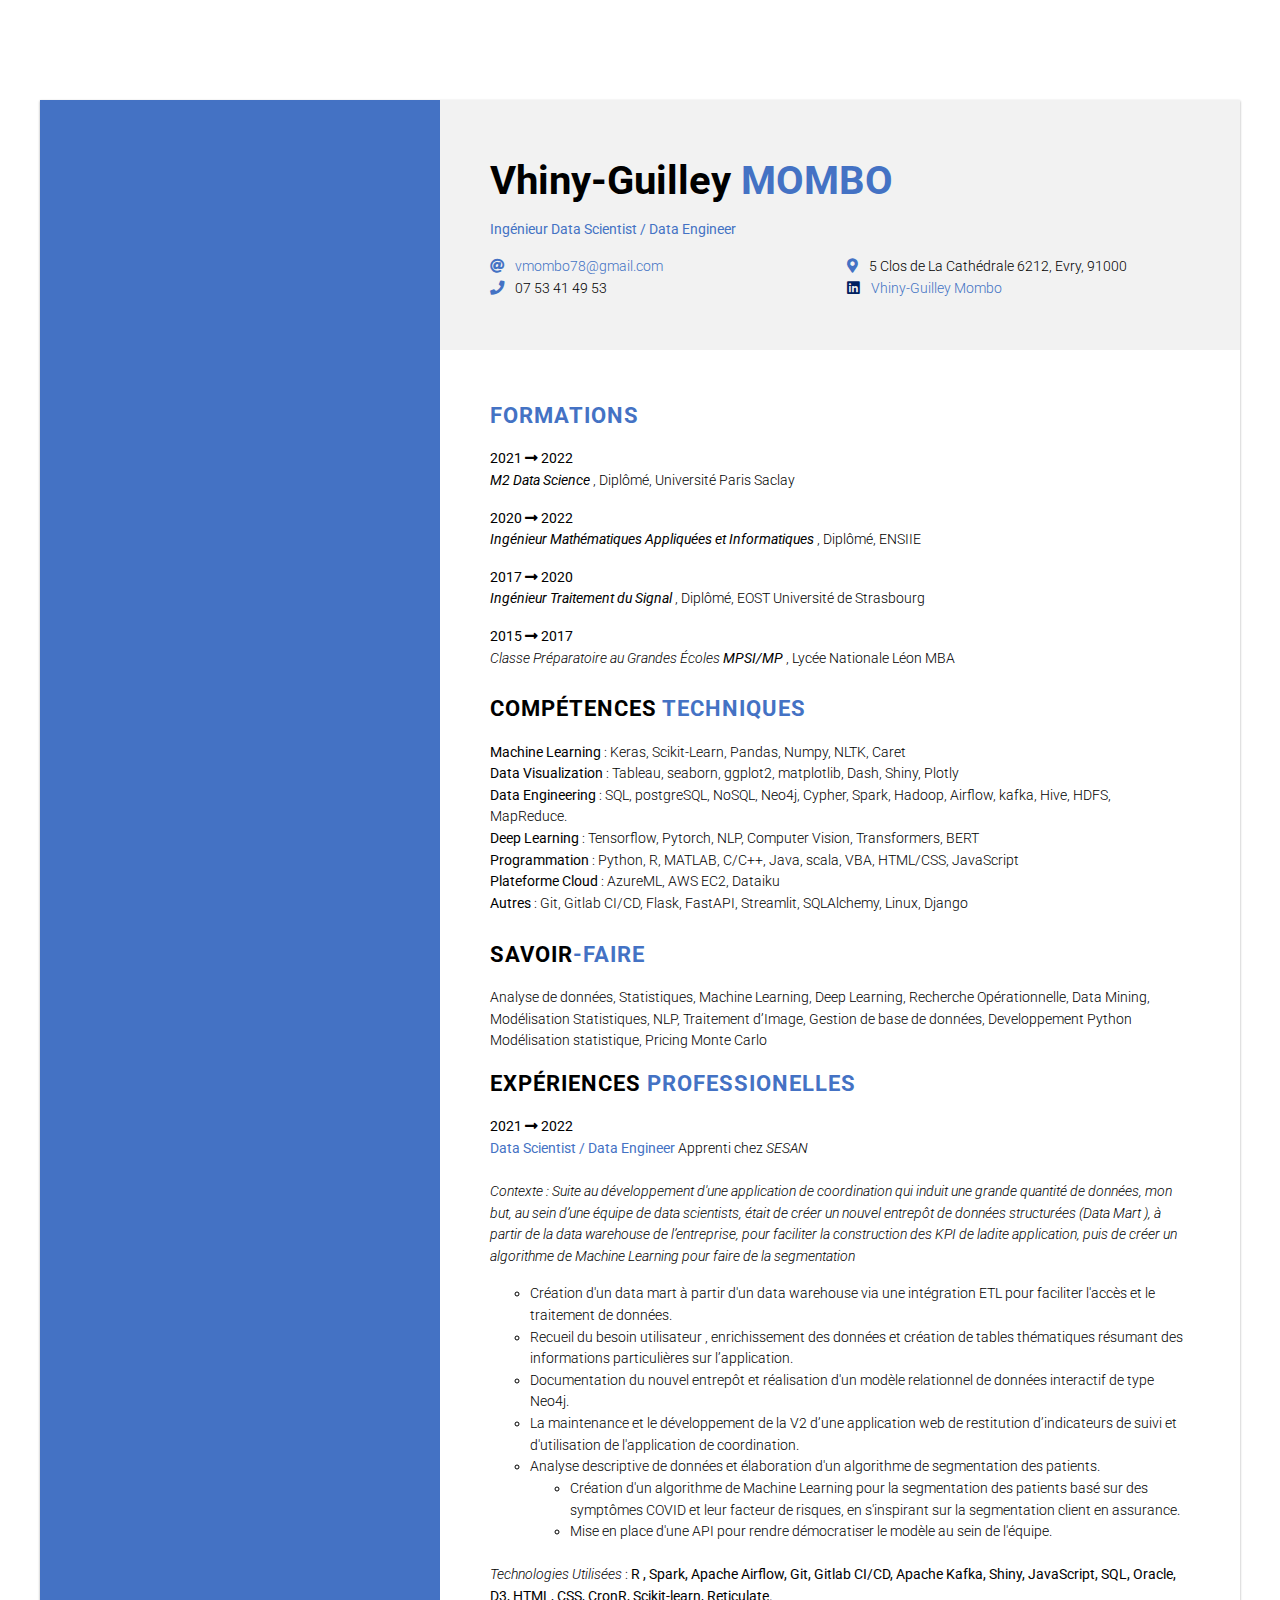
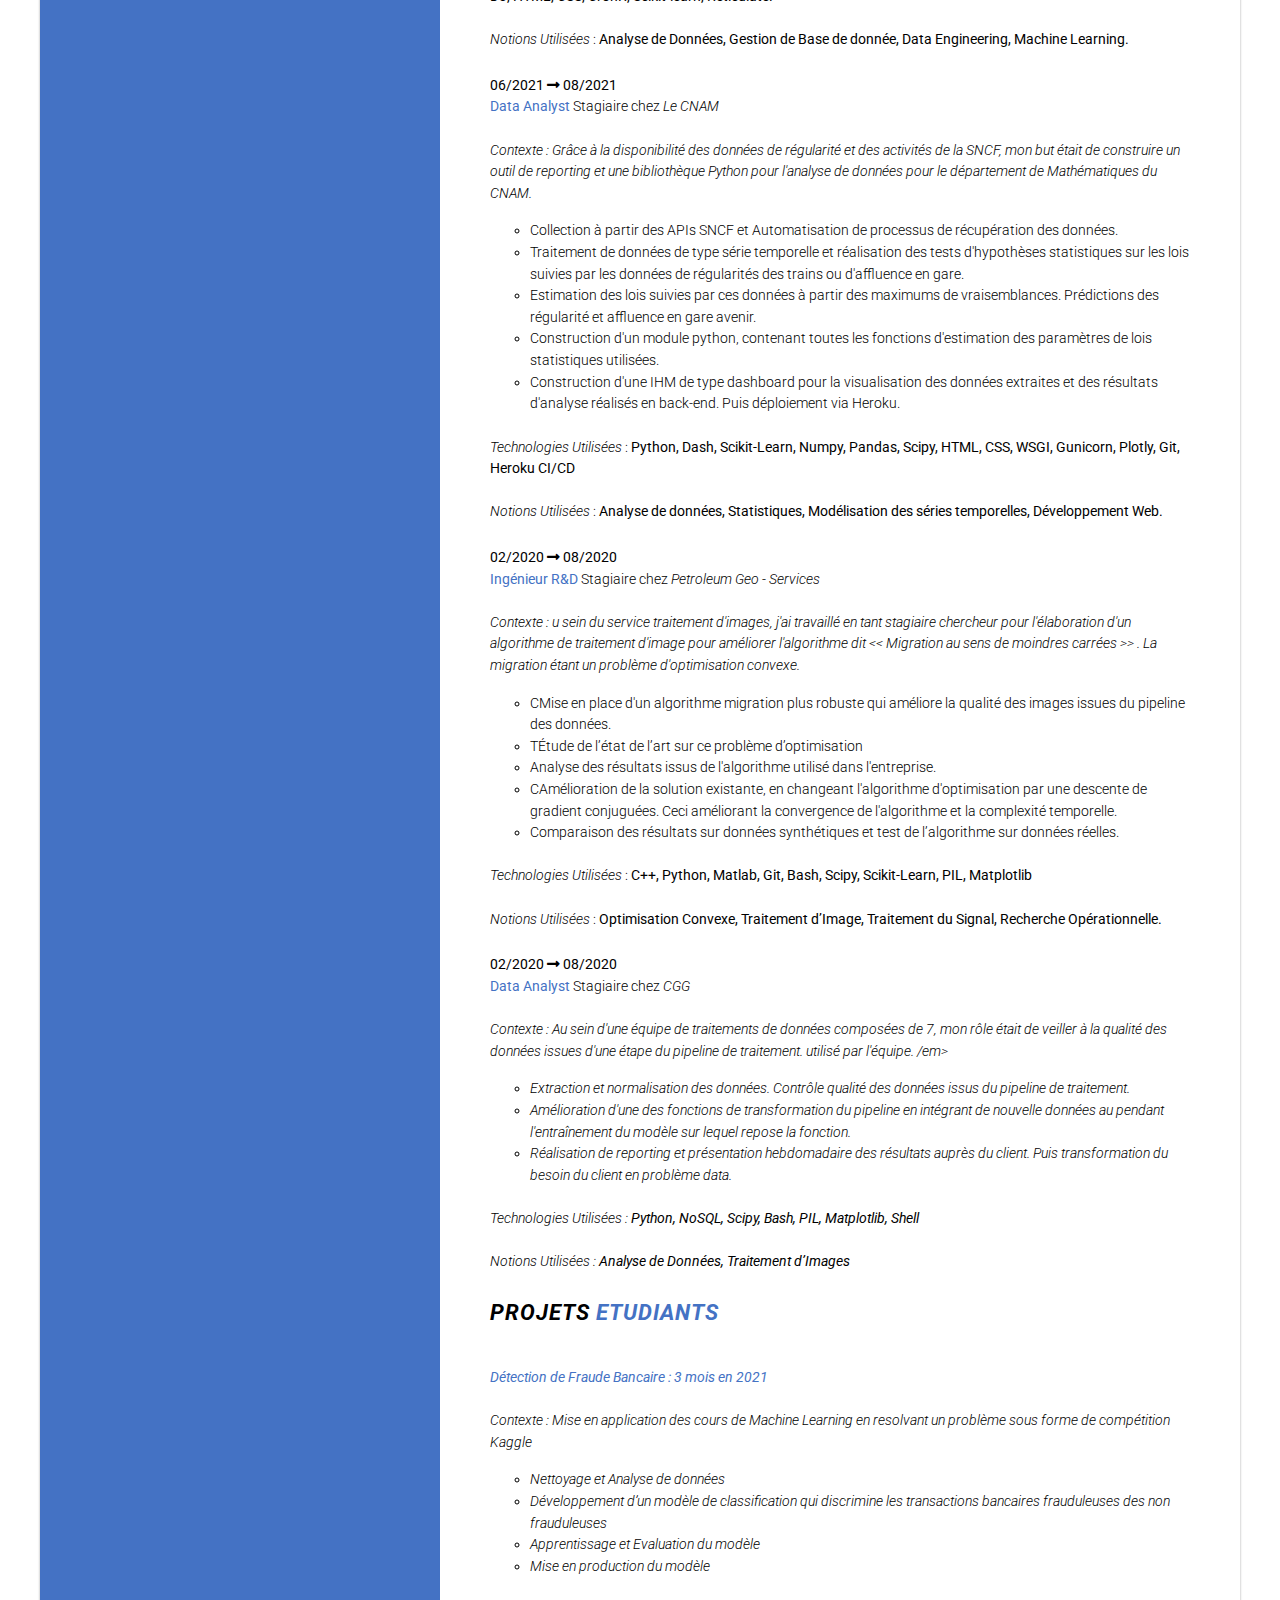
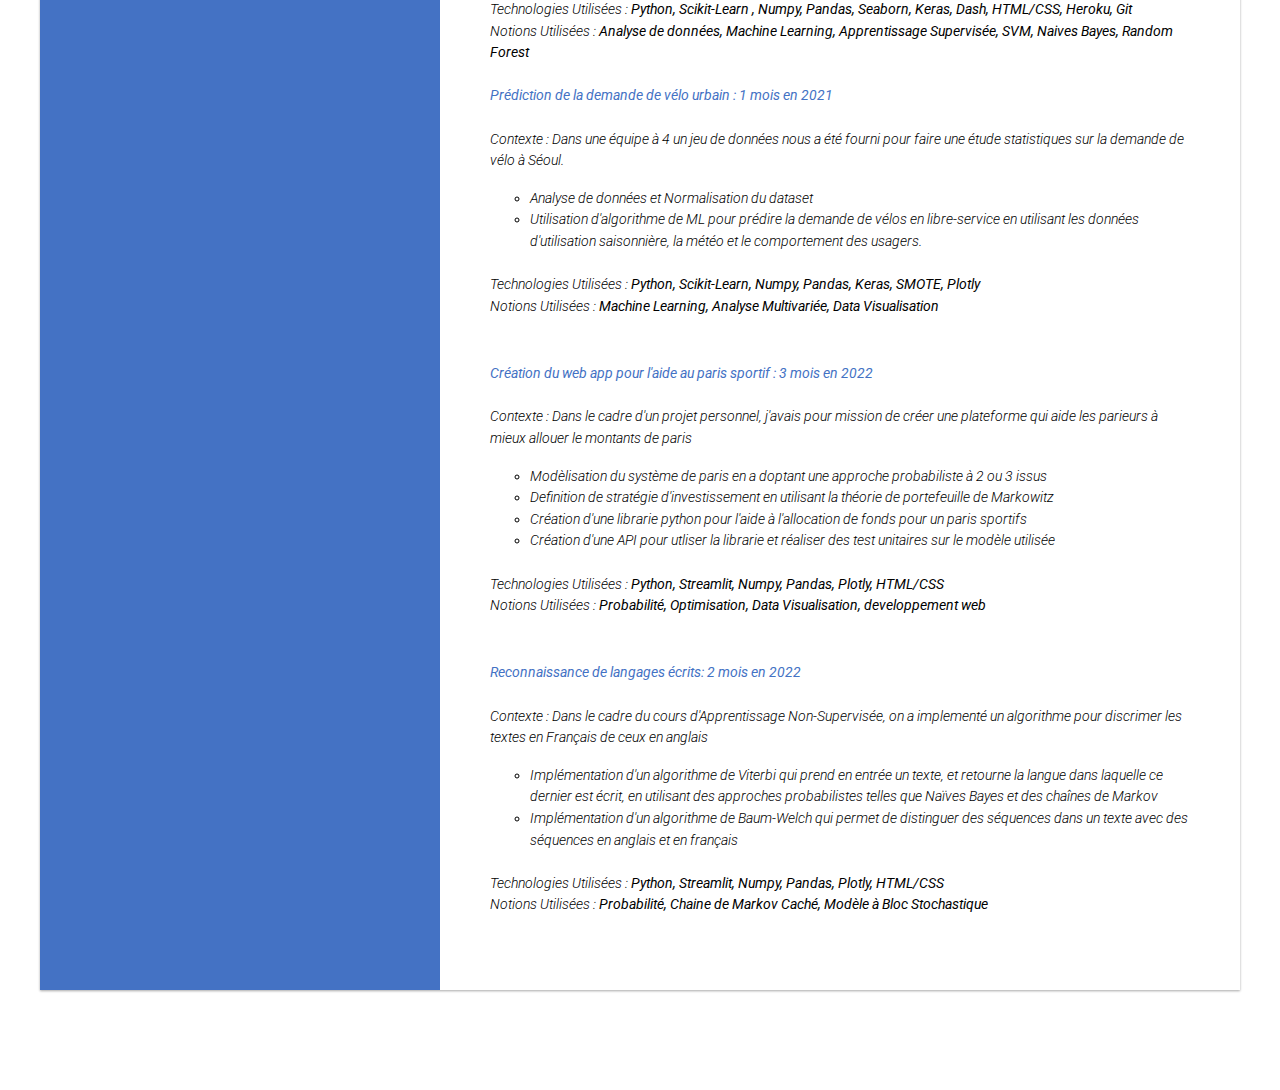
==== index.html @ 921dd4fb "Initial Commit" ====
<head>
  <title>Dossier de Compétence</title>
  <meta charset="utf-8">
  <meta name="viewport"
          content="width=device-width, initial-scale=1, user-scalable=no">
  <link rel="preconnect" href="https://fonts.googleapis.com">
  <link rel="preconnect" href="https://fonts.gstatic.com" crossorigin>
  <link href="https://fonts.googleapis.com/css2?family=Roboto:ital,wght@0,300;0,400;0,700;1,400&display=swap" rel="stylesheet">
  <link href="https://cdnjs.cloudflare.com/ajax/libs/font-awesome/5.15.4/css/all.min.css" rel="stylesheet">
  <link rel="stylesheet" type="text/css" href="style.css">
</head>

<body>
    <div class="cv-container">
      <div class="left-column">
        <!--<div class="section">
          <p>
            <i class="icon fab fa-linkedin text-darkblue"></i> pierre-gomba
          </p> 
        </div>
        <div class="section">
          <h2>À PROPOS</h2>
          <p>
            Le <strong>Front-end</strong> est une de mes passions : j’aime intégrer ou imaginer des interfaces modernes, les rendre responsive et les dynamiser avec des animations élégantes. Mes deux technos de coeur sont <strong>Angular</strong> et <strong>Bootstrap</strong>, que j’utilise depuis plus de 6 ans. Je suis aussi Fullstack : PHP, MySQL, Doctrine… 
          </p>
          <p>
            De nature débrouillard et indépendant dans mon travail, j’aime apprendre de nouvelles technologies, passer du temps à résoudre des problèmes et réaliser du code de qualité. Mes valeurs de travail : clean code, flexibilité, performance et sérieux.
          </p>
        </div>
        <div class="section">
          <h2>COMPÉTENCES</h2>
          <ul class="skills">
            <li><i class="icon fas fa-check-circle text-darkblue"></i> <strong>Angular &#124; Typescript</strong></li>
            <li><i class="icon fas fa-check-circle text-darkblue"></i> <strong>Bootstrap</strong></li>
            <li><i class="icon fas fa-check-circle text-darkblue"></i> <strong>HTML5 &#124; CSS3 &#124; SASS</strong></li>
            <li><i class="icon fas fa-check-circle text-darkblue"></i> <strong>Javascript</strong></li>
            <li><i class="icon fas fa-check-circle text-darkblue"></i> <strong>jQuery</strong></li>
            <li><i class="icon fas fa-check-circle text-darkblue"></i> <strong>npm &#124; Webpack</strong></li>
            <li><i class="icon fas fa-check-circle text-darkblue"></i> PHP</li>
            <li><i class="icon fas fa-check-circle text-darkblue"></i> Zend Framework</li>
            <li><i class="icon fas fa-check-circle text-darkblue"></i> MySQL</li>
            <li><i class="icon fas fa-check-circle text-darkblue"></i> Git &#124; Github</li>
          </ul>
        </div>
        <div class="section">
          <h2>Langues</h2>
          <p>
            Français, langue maternelle
            <br>
            Anglais, compétence professionnelle
          </p>
        </div>
        <div class="section">
          <h2>Centres d'intérêt</h2>
          <p>
            Jeux vidéo, jouer et développer
            <br>
            Musique, écoute et composition
            <br>
            Art en général
            <br>
            Sport
            <br>
            Informatique en général
          </p>
        </div> -->
      </div> 

      <div class="right-column">
        <div class="header">
          <h1>Vhiny-Guilley <span class="text-blue text-uppercase">MOMBO</span></h1>
          <p><strong><span class="text-blue"> Ingénieur Data Scientist / Data Engineer</span></strong></p>
          <ul class="infos">
            <li><i class="icon fas fa-at text-blue"></i> <a href="mailto:vmombo78@gmail.com">vmombo78@gmail.com</a></li>
            <li><i class="icon fas fa-phone text-blue"></i> 07 53 41 49 53</li>
            <li><i class="icon fas fa-map-marker-alt text-blue"></i> 5 Clos de La Cathédrale 6212, Evry, 91000</li>
            <li><i class="icon fab fa-linkedin text-darkblue"></i> <a href="https://www.linkedin.com/in/vhinyguilley-mombo/">Vhiny-Guilley Mombo</a></li>
          </ul>
        </div>



        <div class="content">
          <!--
          <div class="row">
            <div class="col-md-6">
            <h2><span class="text-blue"> Savoir-Être </span></h2>
            </div>
            <div class="col-md-6">
            <h2><span class="text-blue"> Savoir-Faire</span></h2>
            </div>

          </div>
          -->
          <div class="section">
            <h2><span class="text-blue"> FORMATIONS </span></h2>
            

            <p>
              <strong>2021 <i class="fas fa-long-arrow-alt-right"></i> 2022</strong>
              <br>
              <em> <strong>M2 Data Science </strong> </em>, Diplômé, Université Paris Saclay
            </p>

            <p>
              <strong>2020 <i class="fas fa-long-arrow-alt-right"></i> 2022</strong>
              <br>
              <em> <strong>Ingénieur Mathématiques Appliquées et Informatiques </strong> </em>, Diplômé, ENSIIE
            </p>

            <p>
              <strong>2017 <i class="fas fa-long-arrow-alt-right"></i> 2020</strong>
              <br>
              <em><strong>Ingénieur Traitement du Signal </strong> </em>, Diplômé, EOST Université de Strasbourg
            </p>

            <p>
              <strong>2015 <i class="fas fa-long-arrow-alt-right"></i> 2017</strong>
              <br>
              <em>Classe Préparatoire au Grandes Écoles <strong>MPSI/MP</strong> </em>, Lycée Nationale Léon MBA
            </p>
          </div>
          
          <div class="section">
            <h2>COMPÉTENCES<span class="text-blue"> TECHNIQUES</span></h2>
              <strong>Machine Learning</strong> :    Keras, Scikit-Learn, Pandas, Numpy, NLTK, Caret
              <br>
              <strong>Data Visualization</strong> : Tableau, seaborn, ggplot2, matplotlib, Dash, Shiny, Plotly
              <br>
              <strong>Data Engineering</strong> : SQL, postgreSQL, NoSQL, Neo4j, Cypher, Spark, Hadoop, Airflow, kafka, Hive, HDFS, MapReduce.
              <br>
              <strong>Deep Learning</strong> : Tensorflow, Pytorch, NLP, Computer Vision, Transformers, BERT
              <br>
              <strong>Programmation</strong> : Python, R, MATLAB, C/C++, Java, scala, VBA, HTML/CSS, JavaScript
              <br>
              <strong>Plateforme Cloud</strong> : AzureML, AWS EC2, Dataiku
              <br>
              <strong>Autres</strong> : Git, Gitlab CI/CD, Flask, FastAPI, Streamlit, SQLAlchemy, Linux, Django
          </div>

          <div>
            <h2> SAVOIR<span class="text-blue">-FAIRE</span>
            </h2>
            <p>
            Analyse de données, Statistiques, Machine Learning, Deep Learning, Recherche Opérationnelle, Data Mining, Modélisation Statistiques, NLP, Traitement d’Image, Gestion de base de données, Developpement Python Modélisation statistique, Pricing Monte Carlo 
            </p>

          </div>
          
          <div class="section">
            <h2>Expériences <span class="text-blue">professionelles</span></h2>
            
            <p>
              <strong>2021 <i class="fas fa-long-arrow-alt-right"></i> 2022</strong>
              <br>
              <strong><span class="text-blue"> Data Scientist / Data Engineer </span></strong> Apprenti chez <em>SESAN</em>
              <br> <br> <em> Contexte : Suite au développement d'une application de coordination qui induit une grande quantité de données, mon but, au sein d’une équipe de data scientists, était de créer un nouvel entrepôt de données structurées (Data Mart ), à partir de la data warehouse de l’entreprise, pour faciliter la construction des KPI de ladite application, puis de créer un algorithme de Machine Learning pour faire de la segmentation </em>

            </p>
              <ul class="experience-list">
                <li>Création d'un data mart à partir d'un data warehouse via une intégration ETL pour faciliter l'accès et le traitement de données.</li>
                <li>Recueil du besoin utilisateur , enrichissement des données et création de tables thématiques résumant des informations particulières sur l’application.</li>
                <li>Documentation du nouvel entrepôt et réalisation d'un modèle relationnel de données interactif de type Neo4j.</li>
                <li>La maintenance et le développement de la V2 d’une application web de restitution d’indicateurs de suivi et d'utilisation de l'application de coordination.</li>
                <li>Analyse descriptive de données et élaboration d'un algorithme de segmentation des patients.
                  <ul class="experience-list2">
                    <li>Création d'un algorithme de Machine Learning pour la segmentation des patients basé sur des symptômes COVID et leur facteur de risques, en s'inspirant sur la segmentation client en assurance.</li>
                    <li>Mise en place d'une API pour rendre démocratiser le modèle au sein de l'équipe.</li>
                  </ul>
                </li>
              </ul>
              <br>
              <em>Technologies Utilisées</em> : <strong>R , Spark,  Apache Airflow,  Git,  Gitlab CI/CD,  Apache Kafka,  Shiny,  JavaScript,  SQL,  Oracle,  D3,  HTML,  CSS,  CronR,  Scikit-learn,  Reticulate.</strong>
              <br>
              <br>
              <em>Notions Utilisées</em> : <strong>Analyse de Données, Gestion de Base de donnée, Data Engineering, Machine Learning.</strong>

          </div>
          <div class="section">
            <p>
              <strong>06/2021 <i class="fas fa-long-arrow-alt-right"></i> 08/2021</strong>
              <br>
              <strong><span class="text-blue"> Data Analyst </span></strong>  Stagiaire chez <em> Le CNAM</em>
              <br> <br> <em> Contexte : Grâce à la disponibilité des données de régularité et des activités de la SNCF,  mon but était de construire un outil de reporting et une bibliothèque Python pour l'analyse de données pour le département de Mathématiques du CNAM. </em>
            </p>
            <ul class="experience-list">
              <li>Collection à partir des APIs SNCF et Automatisation de processus de récupération des données.</li>
              <li>Traitement de données de type série temporelle et réalisation des tests d'hypothèses statistiques sur les lois suivies par les données de régularités des trains ou d'affluence en gare.</li>
              <li>Estimation des lois suivies par ces données à partir des maximums de vraisemblances. Prédictions des régularité et affluence en gare avenir.</li>
              <li>Construction d'un module python, contenant toutes les fonctions d'estimation des paramètres de lois statistiques utilisées.</li>
              <li>Construction d'une IHM de type dashboard pour la visualisation des données extraites et des résultats d'analyse réalisés en back-end. Puis déploiement via Heroku.</li>
            </ul>
            <br>
              <em>Technologies Utilisées</em> : <strong>Python, Dash,  Scikit-Learn,  Numpy,  Pandas,  Scipy,  HTML,  CSS,  WSGI,  Gunicorn,  Plotly,  Git,  Heroku CI/CD </strong>
              <br>
              <br>
              <em>Notions Utilisées</em> : <strong>Analyse de données, Statistiques, Modélisation des séries temporelles, Développement Web.</strong>
          </div>

          <div class="section">
            <p>
              <strong>02/2020 <i class="fas fa-long-arrow-alt-right"></i> 08/2020</strong>
              <br>
              <strong><span class="text-blue"> Ingénieur R&D </span></strong>  Stagiaire chez <em> Petroleum Geo - Services </em>
              <br> <br> <em> Contexte : u sein du service traitement d'images, j'ai travaillé en tant stagiaire chercheur pour l'élaboration d'un algorithme de traitement d'image pour améliorer l'algorithme dit  << Migration au sens de moindres carrées >> . La migration étant un problème d'optimisation convexe.</em>
            </p>
            <ul class="experience-list">
              <li>CMise en place d'un algorithme migration plus robuste qui améliore la qualité des images issues du pipeline des données.</li>
              <li>TÉtude de l’état de l’art sur ce problème d’optimisation</li>
              <li>Analyse des résultats issus de l'algorithme utilisé dans l'entreprise.</li>
              <li>CAmélioration de la solution existante, en changeant l'algorithme d'optimisation par une descente de gradient conjuguées. Ceci améliorant la convergence de l'algorithme et la complexité temporelle.</li>
              <li>Comparaison des résultats sur données synthétiques et test  de l’algorithme sur données réelles.</li>
            </ul>
            <br>
              <em>Technologies Utilisées</em> : <strong>C++,  Python, Matlab, Git,  Bash,  Scipy,  Scikit-Learn,  PIL,  Matplotlib </strong>
              <br>
              <br>
              <em>Notions Utilisées</em> : <strong>Optimisation Convexe, Traitement d’Image, Traitement du Signal, Recherche Opérationnelle.</strong>
          </div>

          <div class="section">
            <p>
              <strong>02/2020 <i class="fas fa-long-arrow-alt-right"></i> 08/2020</strong>
              <br>
              <strong><span class="text-blue"> Data Analyst </span></strong>  Stagiaire chez <em> CGG </em>
              <br> <br> <em> Contexte : Au sein  d'une équipe de traitements de données composées de 7, mon rôle était de veiller à la qualité des données issues d'une étape du pipeline de traitement. utilisé par l'équipe. /em>
            </p>
            <ul class="experience-list">
              <li>Extraction et normalisation des données. Contrôle qualité des données issus du pipeline de traitement.</li>
              <li>Amélioration d'une des fonctions de transformation du pipeline en intégrant de nouvelle données au pendant l'entraînement du modèle sur lequel repose la fonction.</li>
              <li>Réalisation de reporting et présentation hebdomadaire des résultats auprès du client. Puis transformation du besoin du client en problème data.</li>
            </ul>
            <br>
              <em>Technologies Utilisées</em> : <strong>Python,  NoSQL,  Scipy,  Bash,  PIL,  Matplotlib, Shell</strong>
              <br>
              <br>
              <em>Notions Utilisées</em> : <strong>Analyse de Données, Traitement d’Images</strong>
          </div>

          <div class="section">
            <h2>Projets  <span class="text-blue">Etudiants</span></h2>
            
            <p>
              <br>
              <strong><span class="text-blue"> Détection de Fraude Bancaire : 3 mois en 2021 </span></strong>
              <br> <br> <em> Contexte : Mise en application des cours de Machine Learning en resolvant un problème sous forme de compétition Kaggle </em>

            </p>
              <ul class="experience-list">
                <li>Nettoyage et Analyse de données </li>
                <li> Développement d’un modèle de classification qui discrimine les transactions bancaires frauduleuses des non frauduleuses</li>
                <li>Apprentissage et Evaluation du modèle</li>
                <li>Mise en production du modèle</li>
              </ul>
              <br>
              <em>Technologies Utilisées</em> : <strong>Python, Scikit-Learn , Numpy, Pandas, Seaborn, Keras, Dash,  HTML/CSS, Heroku, Git </strong>
              <br>
              <em>Notions Utilisées</em> : <strong>Analyse de données,  Machine Learning, Apprentissage Supervisée, SVM, Naives Bayes, Random Forest </strong>

          <div class="section">
            <p>
              <br>
              <strong><span class="text-blue"> Prédiction de la demande de vélo urbain : 1 mois en 2021 </span></strong>
              <br> <br> <em> Contexte : Dans une équipe à 4 un jeu de données nous a été fourni pour faire une étude statistiques sur la demande de vélo à Séoul.</em>

            </p>
              <ul class="experience-list">
                <li>Analyse de données et Normalisation du dataset</li>
                <li> Utilisation d'algorithme de ML pour prédire la demande de vélos en libre-service en utilisant les données d'utilisation saisonnière, la météo et le comportement des usagers. </li>
              </ul>
              <br>
              <em>Technologies Utilisées</em> : <strong>Python, Scikit-Learn, Numpy, Pandas, Keras, SMOTE, Plotly </strong>
              <br>
              <em>Notions Utilisées</em> : <strong>  Machine Learning, Analyse Multivariée, Data Visualisation </strong>

          </div>

           <div class="section">
            <p>
              <br>
              <strong><span class="text-blue"> Création du web app pour l'aide au paris sportif : 3 mois en 2022 </span></strong>
              <br> <br> <em> Contexte : Dans le cadre d'un projet personnel, j'avais pour mission de créer une plateforme qui aide les parieurs à mieux allouer le montants de paris</em>

            </p>
              <ul class="experience-list">
                <li> Modèlisation du système de paris en a doptant une approche probabiliste à 2 ou 3 issus</li>
                <li> Definition de stratégie d'investissement en utilisant la théorie de portefeuille de Markowitz</li>
                <li>Création d'une librarie python pour l'aide à l'allocation de fonds pour un paris sportifs</li>
                <li>Création d'une API pour utliser la librarie et réaliser des test unitaires sur le modèle utilisée </li>
              </ul>
              <br>
              <em>Technologies Utilisées</em> : <strong>Python, Streamlit, Numpy, Pandas, Plotly, HTML/CSS </strong>
              <br>
              <em>Notions Utilisées</em> : <strong>  Probabilité, Optimisation, Data Visualisation, developpement web </strong>

          </div>

          <div class="section">
            <p>
              <br>
              <strong><span class="text-blue"> Reconnaissance de langages écrits:  2  mois en 2022</span></strong>
              <br> <br> <em> Contexte : Dans le cadre du cours d'Apprentissage Non-Supervisée, on a implementé un algorithme pour discrimer les textes en Français de ceux en anglais</em>

            </p>
              <ul class="experience-list">
                <li> Implémentation d'un algorithme de Viterbi qui prend en entrée un texte, et retourne la langue dans laquelle ce dernier est écrit, en utilisant des approches probabilistes telles que Naïves Bayes et des chaînes de Markov</li>
              <li>Implémentation d'un algorithme de Baum-Welch qui permet de distinguer des séquences dans un texte avec des séquences en anglais et en français </li>
              </ul>
              <br>
              <em>Technologies Utilisées</em> : <strong>Python, Streamlit, Numpy, Pandas, Plotly, HTML/CSS </strong>
              <br>
              <em>Notions Utilisées</em> : <strong>  Probabilité, Chaine de Markov Caché, Modèle à Bloc Stochastique </strong>

          </div>

          

        </div>
      </div>
    </div>
</body>
---- style.css ----
/* GENERAL */
*{
  margin: 0;
  box-sizing: border-box;
}

body{
  font-family: Roboto;
  font-weight: 300;
  font-size: .9rem;
  line-height: 1.5;
}

a{
  text-decoration: none;
  color: #4472C4;
}

a:hover{
  text-decoration: underline;
}

p{
  margin: 0 0 1rem;
}

h1{
  margin: 0 0 1rem;
  font-size: 2.5rem;
  margin-bottom: .5rem;
}

h2{
  margin: 0 0 1rem;
  letter-spacing: 1px;
  text-transform: uppercase;
}

.text-blue{
  color: #4472C4;
}

.text-darkblue{
  color: #002060;
}

.text-uppercase{
  text-transform: uppercase; 
}

.icon{
  margin-right: .5rem;
}

.cv-container{
  display: grid;
  grid-template-columns: 1fr 1fr 1fr;
  grid-template-areas: "left-column right-column right-column";
  width: 1200px;
  margin: 100px auto;
  box-shadow: 0 1px 3px rgba(0,0,0,0.12), 0 1px 2px rgba(0,0,0,0.24);
}

.section{
  margin-bottom: 1.5rem;
}

/* LEFT COLUMN */
.left-column{
  grid-area: left-column;
  padding: 50px;
  background-color: #4472C4;
  color: white;
}

.portait{
  border-radius: 50%;
  max-width: 150px;
  margin: auto;
  display: block;
  margin-bottom: 50px;
}

.skills{
  list-style-type: none;
  padding: 0;
  font-size: 1.1rem;
  letter-spacing: 1px;
  margin: 0 0 1rem;
}

/* RIGHT COLUMN */
.right-column{
  grid-area: right-column;
  display: grid;
  grid-template-rows: 250px 1fr;
  grid-template-areas: 
    "header"
    "content";
}

/* HEADER */
.header{
  grid-area: header;
  padding: 50px;
  background-color: #F2F2F2;
  display: flex;
  flex-direction: column;
  justify-content: center;
}

.infos{
  columns: 2;
  list-style-type: none;
  padding: 0;
}

/* CONTENT */
.content{
  grid-area: content;
  padding: 50px;
}

.experience-list{
  list-style-type: circle;
}
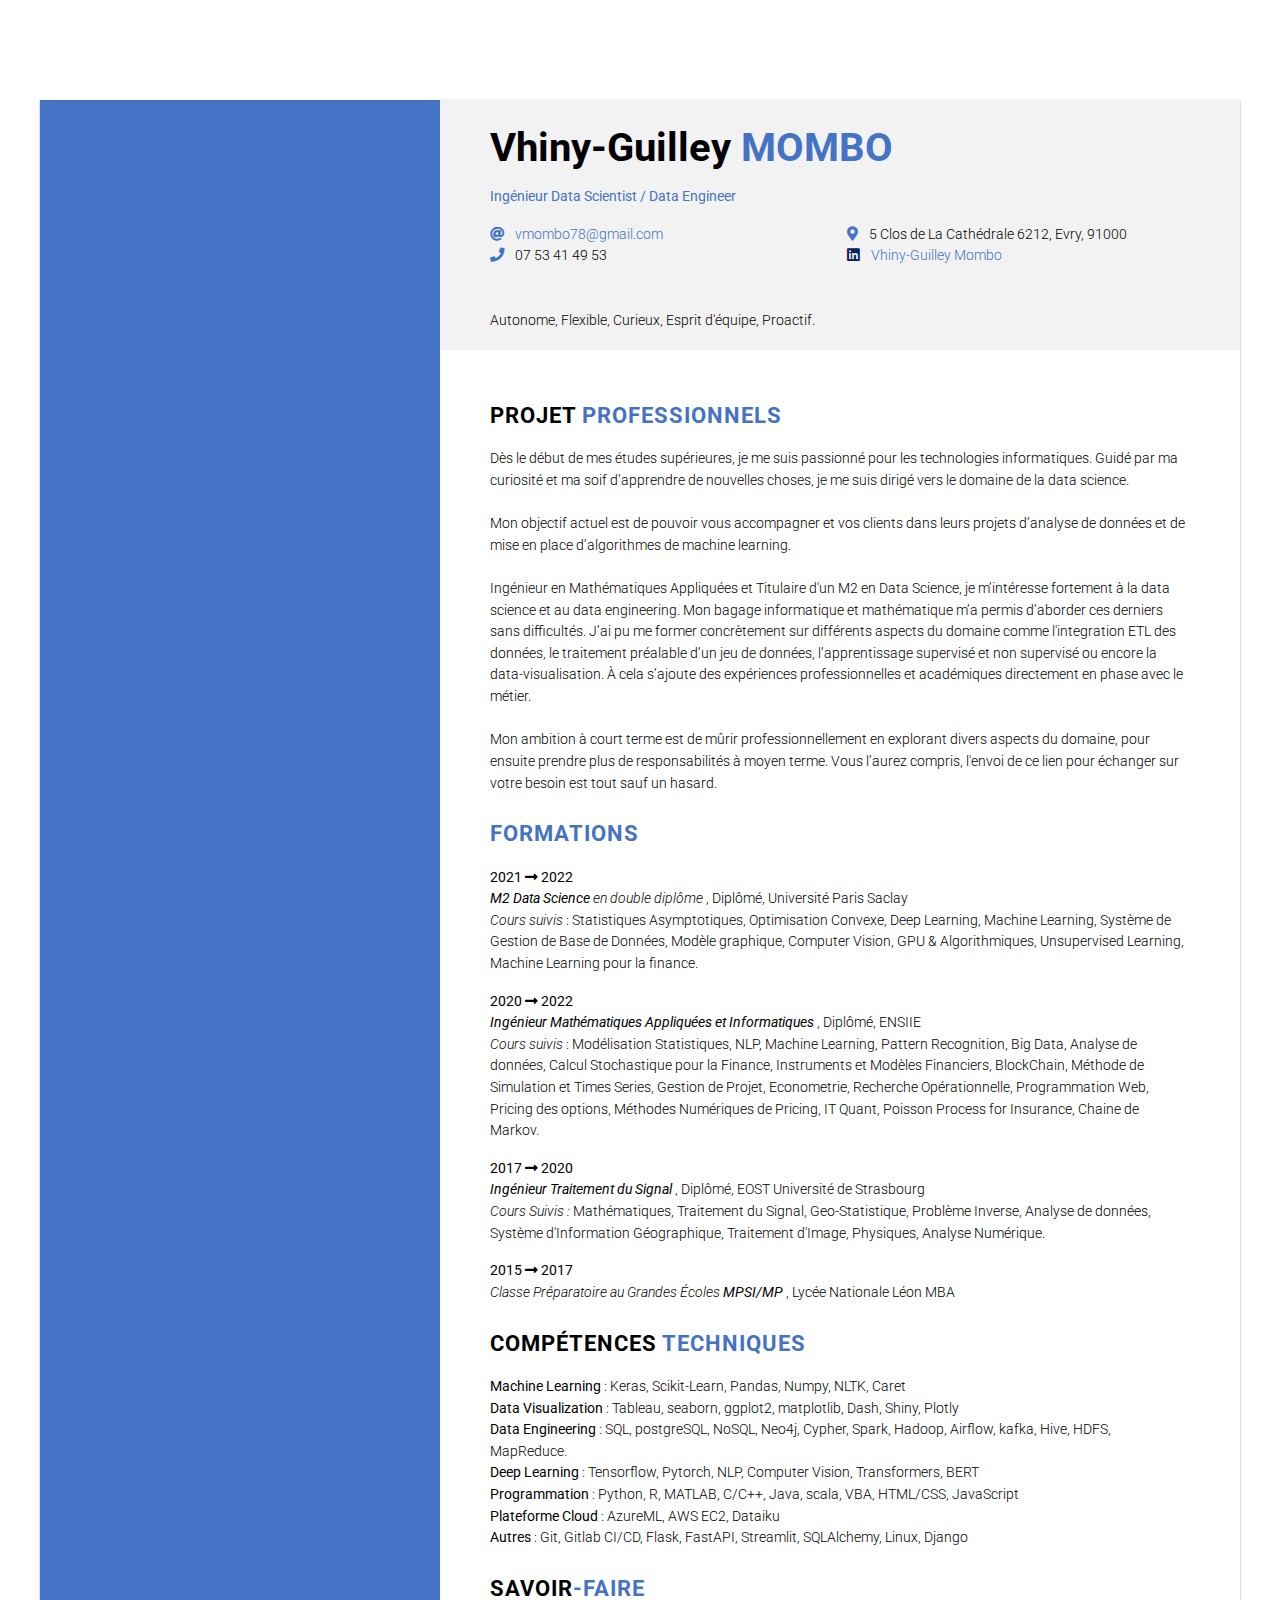
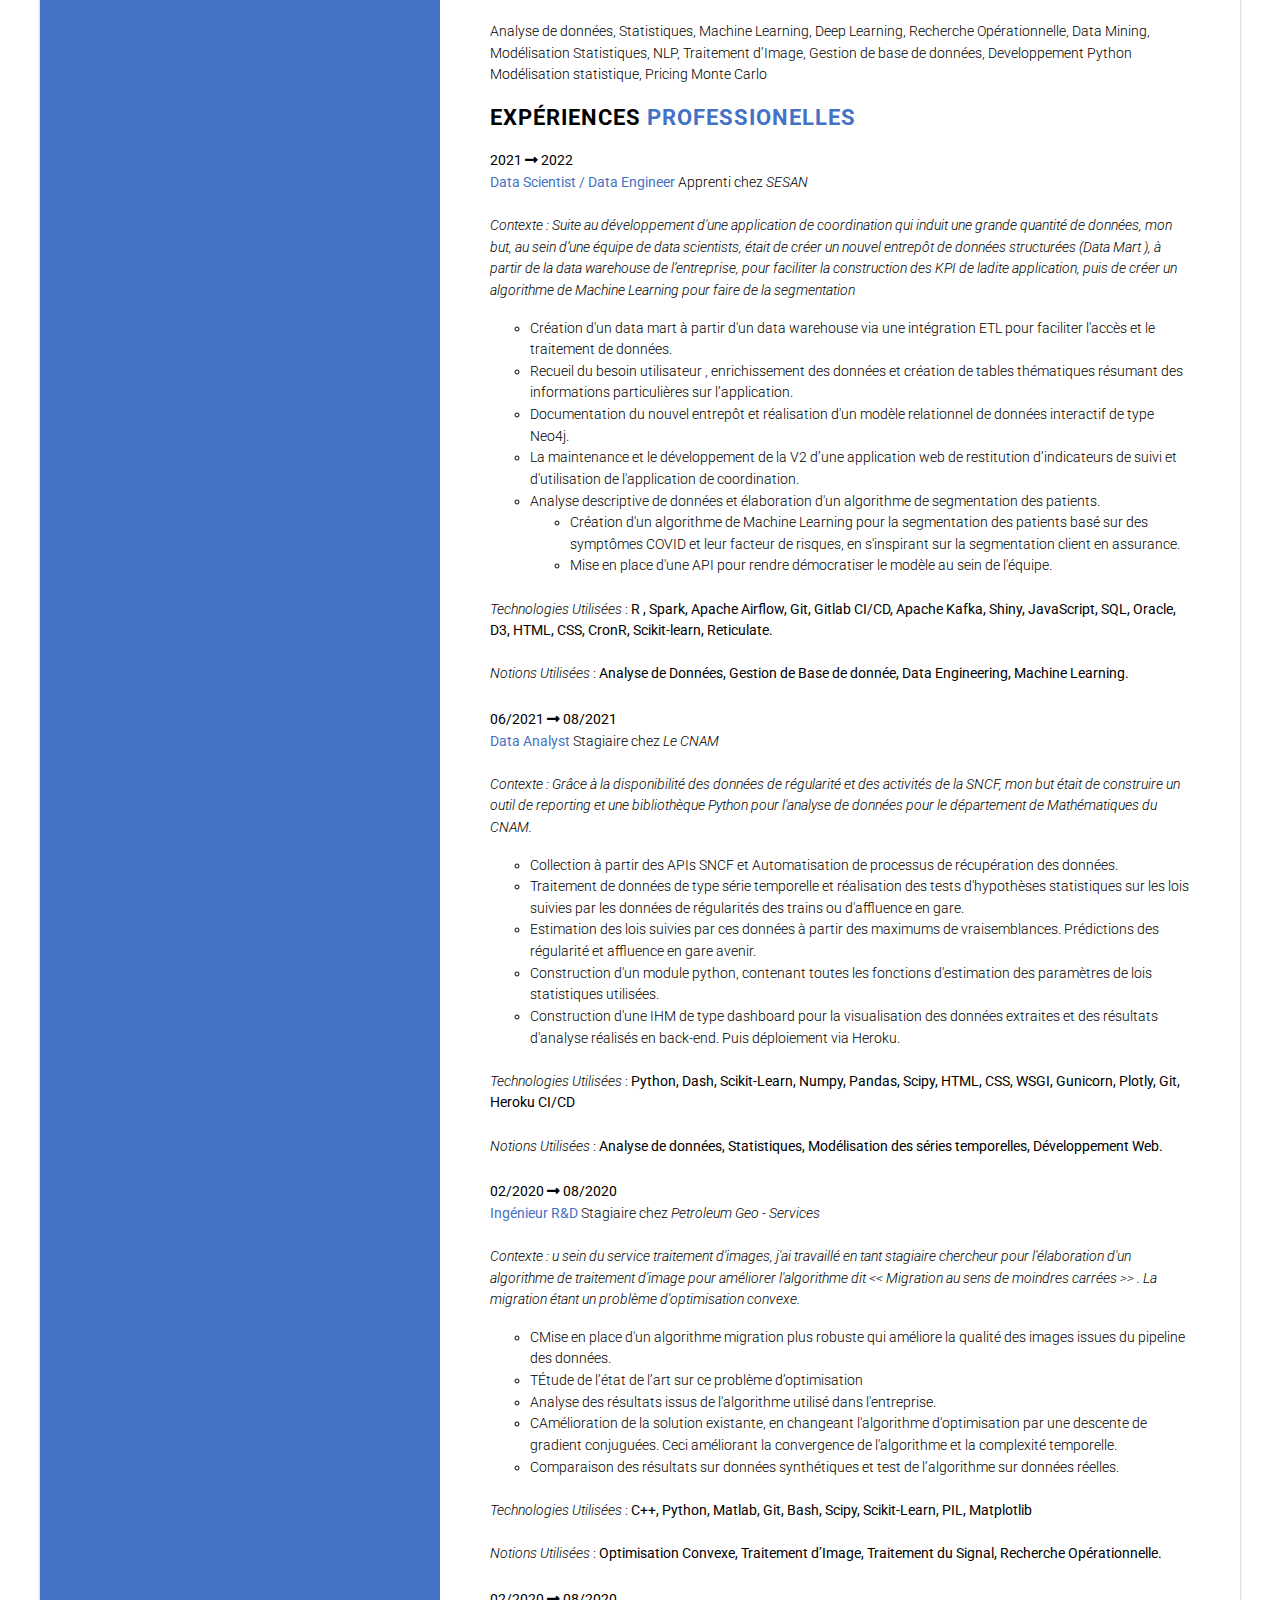
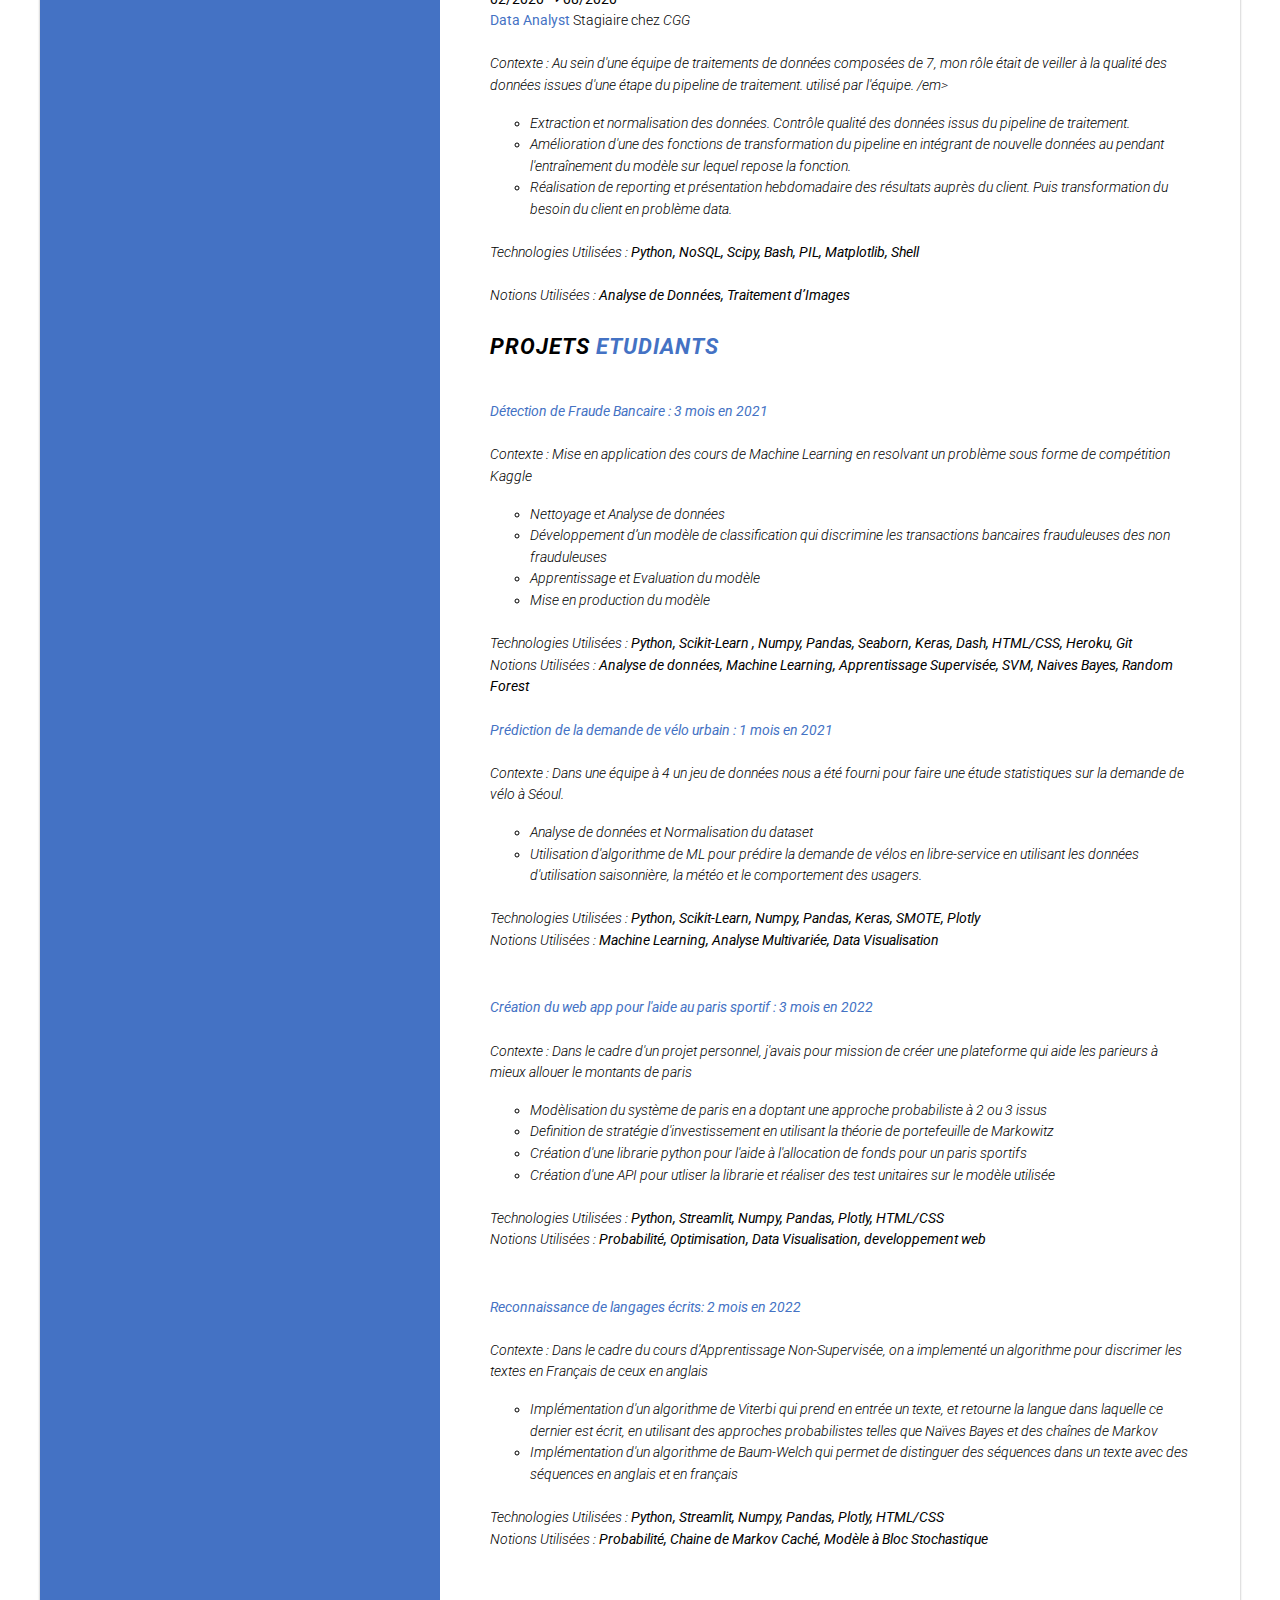
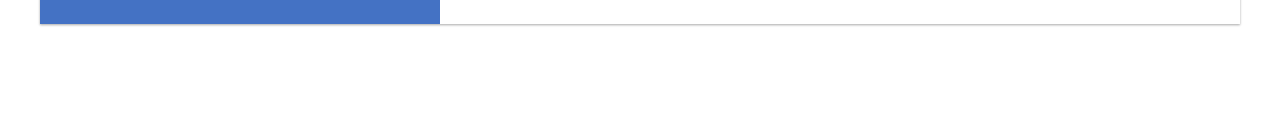
==== commit 9de9dda7: "Initial Commit" ====
--- a/index.html
+++ b/index.html
@@ -76,6 +76,8 @@
             <li><i class="icon fas fa-map-marker-alt text-blue"></i> 5 Clos de La Cathédrale 6212, Evry, 91000</li>
             <li><i class="icon fab fa-linkedin text-darkblue"></i> <a href="https://www.linkedin.com/in/vhinyguilley-mombo/">Vhiny-Guilley Mombo</a></li>
           </ul>
+          <br><br>
+          Autonome, Flexible, Curieux, Esprit d'équipe, Proactif.
         </div>
 
 
@@ -92,26 +94,62 @@
 
           </div>
           -->
+
+          <div class="section">
+            <h2>PROJET<span class="text-blue"> PROFESSIONNELS </span></h2>
+
+            Dès le début de mes études supérieures, je me suis passionné pour les technologies
+            informatiques. Guidé par ma curiosité et ma soif d’apprendre de nouvelles choses, je me suis
+            dirigé vers le domaine de la data science.
+            <br><br>
+            Mon objectif actuel est de pouvoir vous accompagner et vos clients dans leurs projets
+            d’analyse de données et de mise en place d’algorithmes de machine learning.
+            
+            <br><br>
+
+            Ingénieur en Mathématiques Appliquées et Titulaire d'un M2 en Data Science, je
+            m’intéresse fortement à la data science et au data engineering. Mon bagage informatique et mathématique m’a
+            permis d’aborder ces derniers sans difficultés. J’ai pu me former concrètement sur différents
+            aspects du domaine comme l'integration ETL des données, le traitement préalable d’un jeu de données, l’apprentissage
+            supervisé et non supervisé ou encore la data-visualisation. À cela s’ajoute des expériences
+            professionnelles et académiques directement en phase avec le métier.
+            <br><br>
+            Mon ambition à court terme est
+            de mûrir professionnellement en explorant divers aspects du domaine, pour ensuite prendre
+            plus de responsabilités à moyen terme.
+            Vous l’aurez compris, l'envoi de ce lien pour échanger sur votre besoin est tout sauf un
+            hasard.
+
+
+           </div> 
           <div class="section">
             <h2><span class="text-blue"> FORMATIONS </span></h2>
             
-
             <p>
               <strong>2021 <i class="fas fa-long-arrow-alt-right"></i> 2022</strong>
               <br>
-              <em> <strong>M2 Data Science </strong> </em>, Diplômé, Université Paris Saclay
+              <em> <strong>M2 Data Science </strong> en double diplôme </em>, Diplômé, Université Paris Saclay
+              <br>
+              <em>Cours suivis</em> :
+              Statistiques Asymptotiques, Optimisation Convexe, Deep Learning, Machine Learning, Système de Gestion de Base de Données, Modèle graphique, Computer Vision, GPU & Algorithmiques,  Unsupervised Learning, Machine Learning pour la finance.
             </p>
 
             <p>
               <strong>2020 <i class="fas fa-long-arrow-alt-right"></i> 2022</strong>
               <br>
               <em> <strong>Ingénieur Mathématiques Appliquées et Informatiques </strong> </em>, Diplômé, ENSIIE
+              <br>
+              <em>Cours suivis</em> : 
+              Modélisation Statistiques, NLP, Machine Learning, Pattern Recognition, Big Data, Analyse de données, Calcul Stochastique pour la Finance, Instruments et Modèles Financiers, BlockChain, Méthode de Simulation et Times Series, Gestion de Projet, Econometrie, Recherche Opérationnelle, Programmation Web, Pricing des options, Méthodes Numériques de Pricing,  IT Quant, Poisson Process for Insurance, Chaine de Markov.
             </p>
 
             <p>
               <strong>2017 <i class="fas fa-long-arrow-alt-right"></i> 2020</strong>
               <br>
               <em><strong>Ingénieur Traitement du Signal </strong> </em>, Diplômé, EOST Université de Strasbourg
+              <br>
+              <em>Cours Suivis : </em>
+              Mathématiques, Traitement du Signal, Geo-Statistique, Problème Inverse, Analyse de données, Système d'Information Géographique, Traitement d'Image, Physiques, Analyse Numérique.
             </p>
 
             <p>
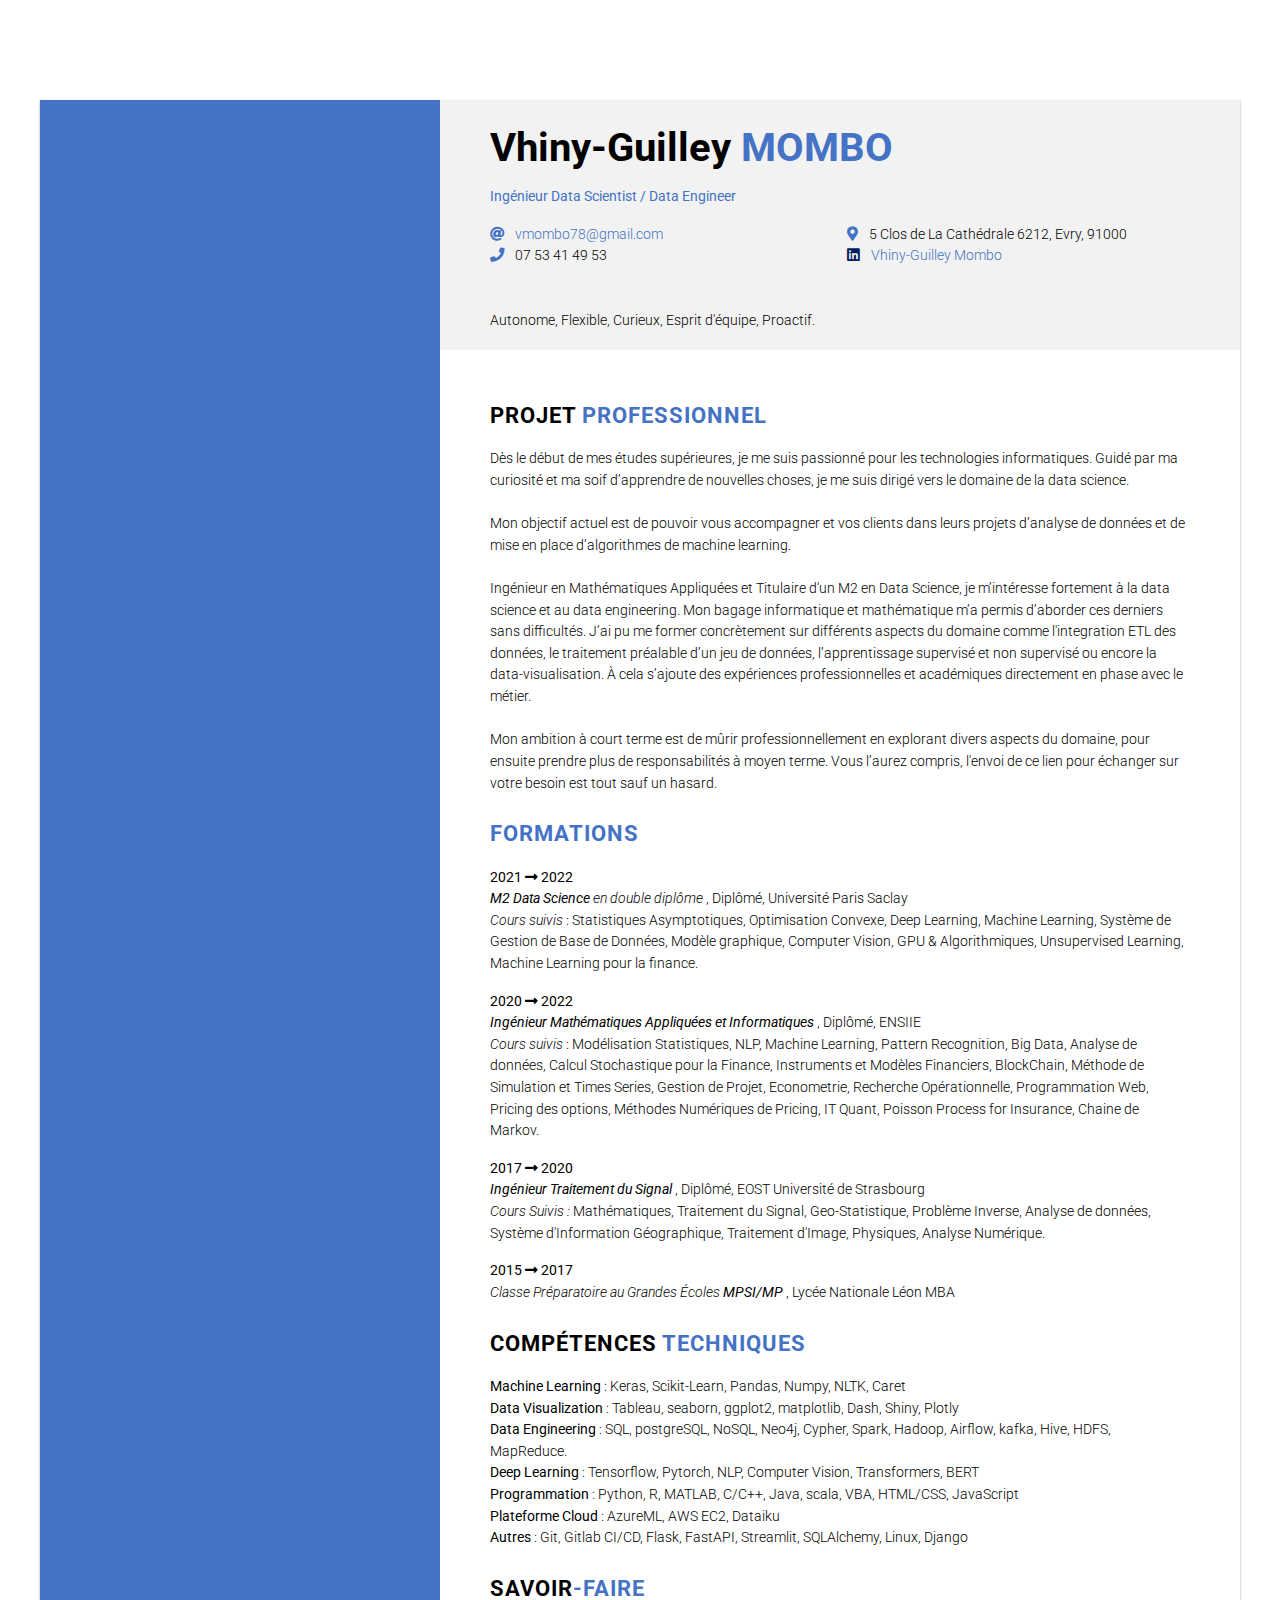
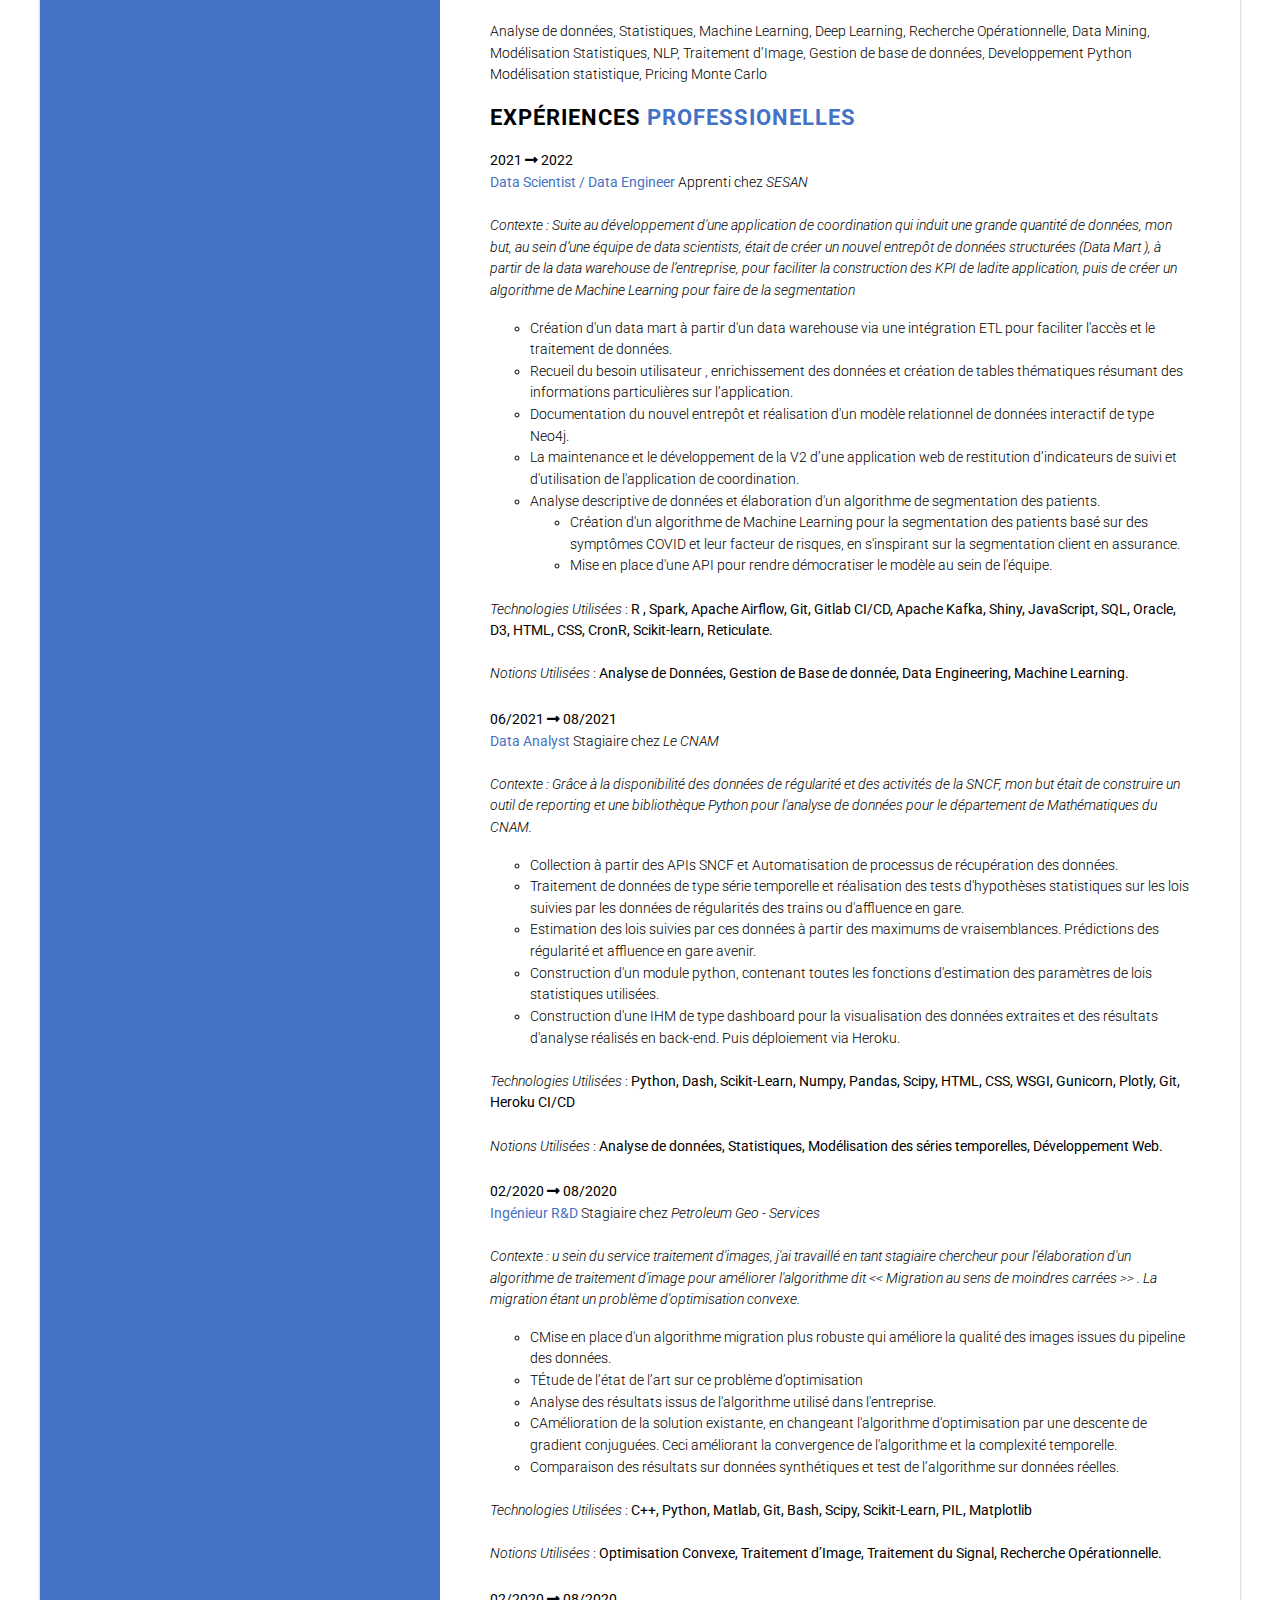
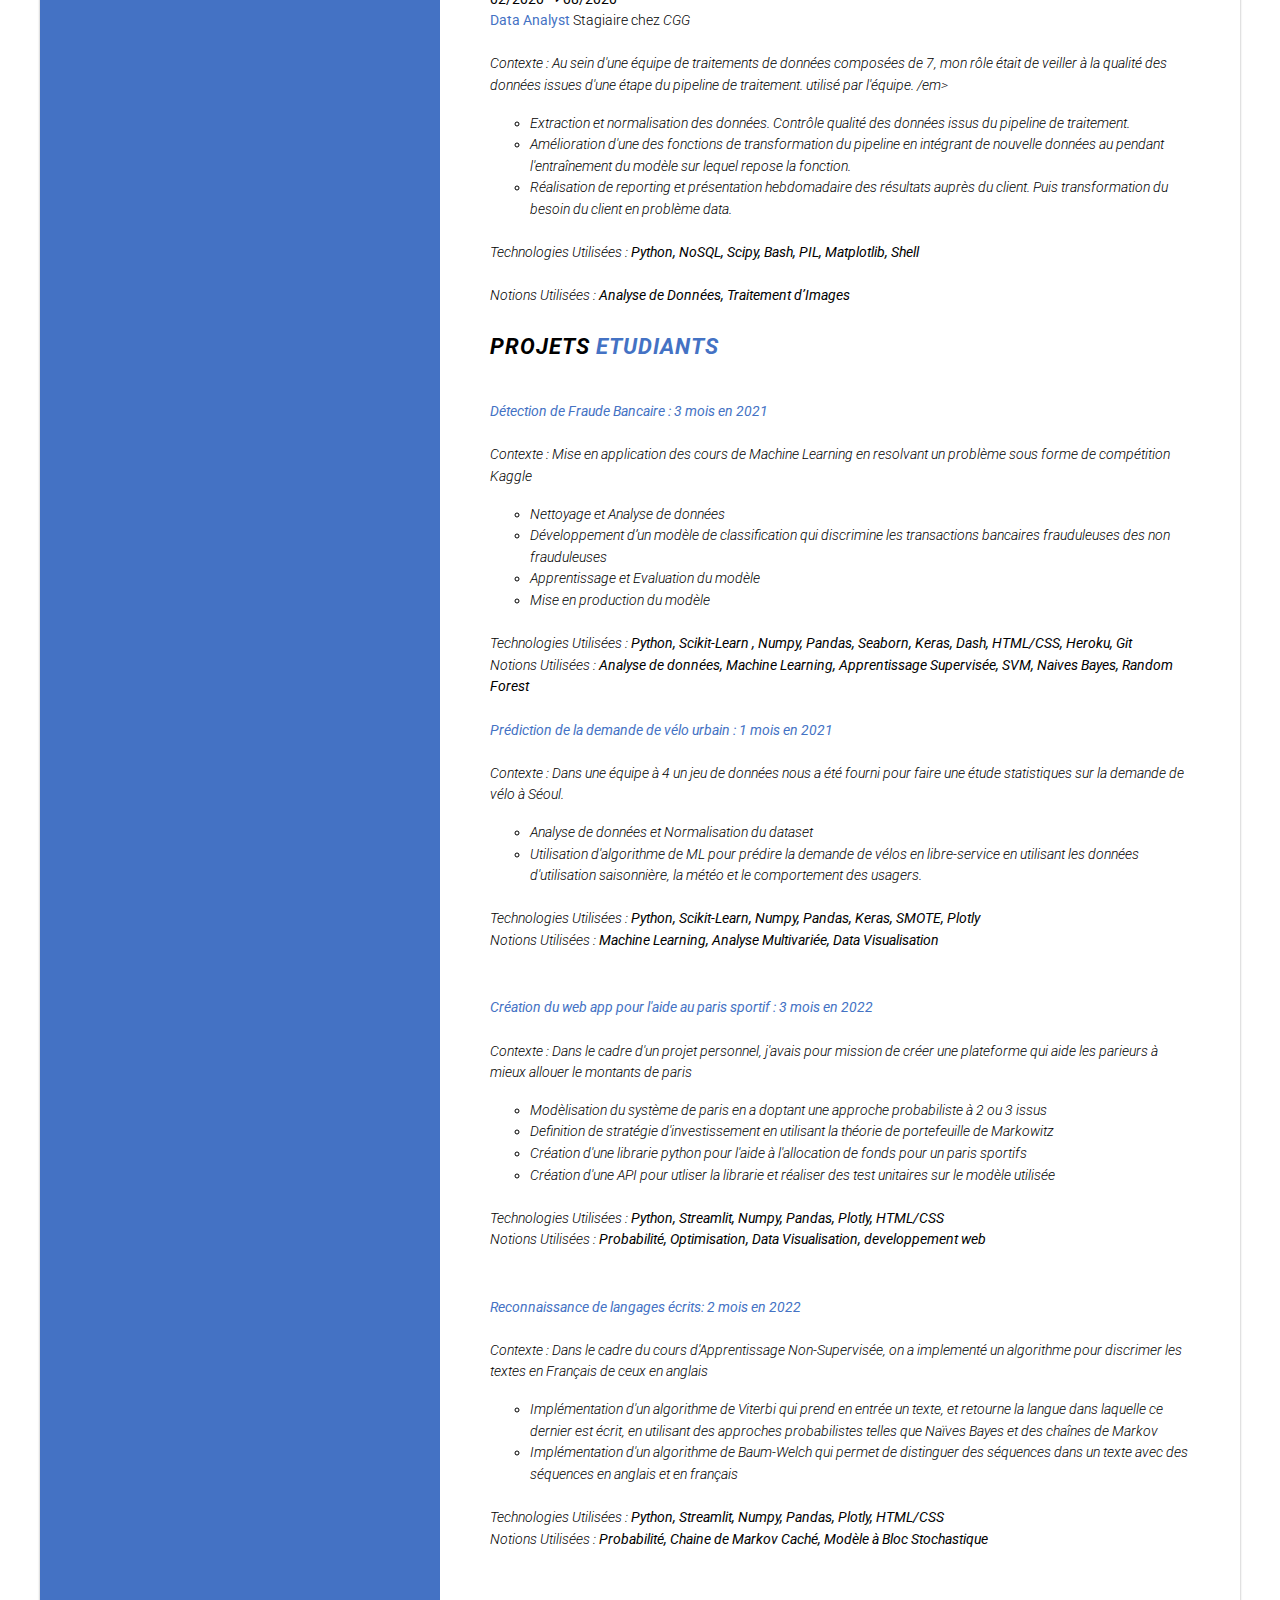
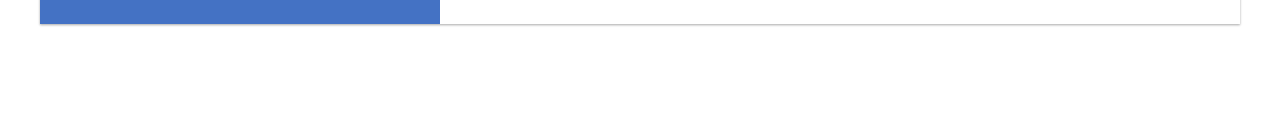
==== commit d038466e: "Initial Commit" ====
--- a/index.html
+++ b/index.html
@@ -96,7 +96,7 @@
           -->
 
           <div class="section">
-            <h2>PROJET<span class="text-blue"> PROFESSIONNELS </span></h2>
+            <h2>PROJET<span class="text-blue"> PROFESSIONNEL </span></h2>
 
             Dès le début de mes études supérieures, je me suis passionné pour les technologies
             informatiques. Guidé par ma curiosité et ma soif d’apprendre de nouvelles choses, je me suis
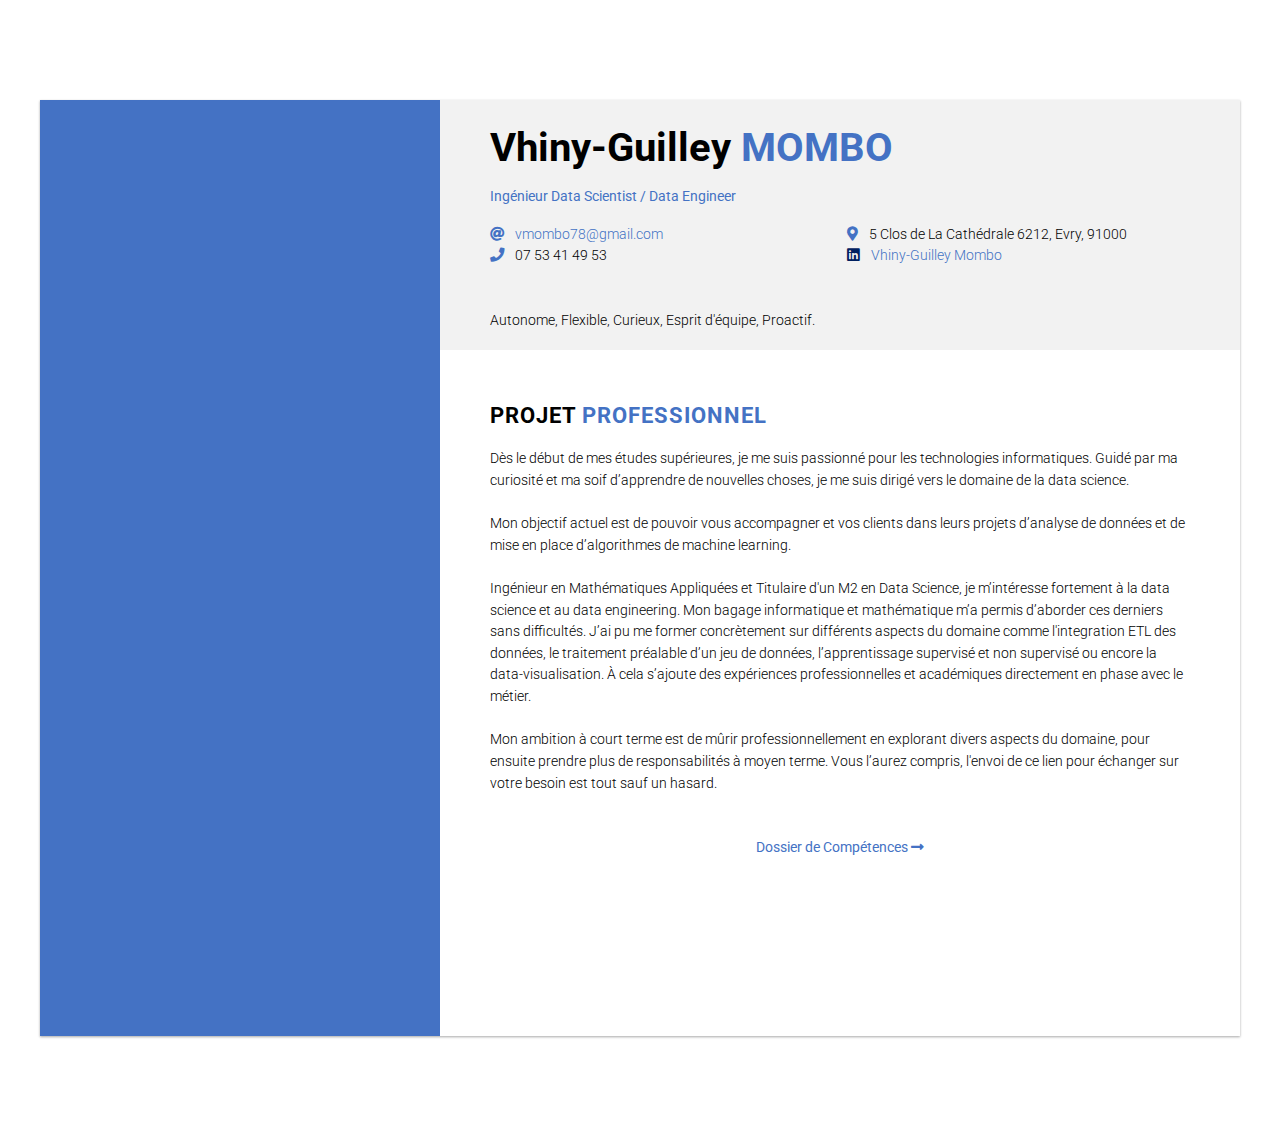
==== commit 5f0decb2: "Initial Commit" ====
--- a/index.html
+++ b/index.html
@@ -13,57 +13,7 @@
 <body>
     <div class="cv-container">
       <div class="left-column">
-        <!--<div class="section">
-          <p>
-            <i class="icon fab fa-linkedin text-darkblue"></i> pierre-gomba
-          </p> 
-        </div>
-        <div class="section">
-          <h2>À PROPOS</h2>
-          <p>
-            Le <strong>Front-end</strong> est une de mes passions : j’aime intégrer ou imaginer des interfaces modernes, les rendre responsive et les dynamiser avec des animations élégantes. Mes deux technos de coeur sont <strong>Angular</strong> et <strong>Bootstrap</strong>, que j’utilise depuis plus de 6 ans. Je suis aussi Fullstack : PHP, MySQL, Doctrine… 
-          </p>
-          <p>
-            De nature débrouillard et indépendant dans mon travail, j’aime apprendre de nouvelles technologies, passer du temps à résoudre des problèmes et réaliser du code de qualité. Mes valeurs de travail : clean code, flexibilité, performance et sérieux.
-          </p>
-        </div>
-        <div class="section">
-          <h2>COMPÉTENCES</h2>
-          <ul class="skills">
-            <li><i class="icon fas fa-check-circle text-darkblue"></i> <strong>Angular &#124; Typescript</strong></li>
-            <li><i class="icon fas fa-check-circle text-darkblue"></i> <strong>Bootstrap</strong></li>
-            <li><i class="icon fas fa-check-circle text-darkblue"></i> <strong>HTML5 &#124; CSS3 &#124; SASS</strong></li>
-            <li><i class="icon fas fa-check-circle text-darkblue"></i> <strong>Javascript</strong></li>
-            <li><i class="icon fas fa-check-circle text-darkblue"></i> <strong>jQuery</strong></li>
-            <li><i class="icon fas fa-check-circle text-darkblue"></i> <strong>npm &#124; Webpack</strong></li>
-            <li><i class="icon fas fa-check-circle text-darkblue"></i> PHP</li>
-            <li><i class="icon fas fa-check-circle text-darkblue"></i> Zend Framework</li>
-            <li><i class="icon fas fa-check-circle text-darkblue"></i> MySQL</li>
-            <li><i class="icon fas fa-check-circle text-darkblue"></i> Git &#124; Github</li>
-          </ul>
-        </div>
-        <div class="section">
-          <h2>Langues</h2>
-          <p>
-            Français, langue maternelle
-            <br>
-            Anglais, compétence professionnelle
-          </p>
-        </div>
-        <div class="section">
-          <h2>Centres d'intérêt</h2>
-          <p>
-            Jeux vidéo, jouer et développer
-            <br>
-            Musique, écoute et composition
-            <br>
-            Art en général
-            <br>
-            Sport
-            <br>
-            Informatique en général
-          </p>
-        </div> -->
+        
       </div> 
 
       <div class="right-column">
@@ -120,238 +70,11 @@
             Vous l’aurez compris, l'envoi de ce lien pour échanger sur votre besoin est tout sauf un
             hasard.
 
+            <br>
+            <br>
+            <br>
 
-           </div> 
-          <div class="section">
-            <h2><span class="text-blue"> FORMATIONS </span></h2>
-            
-            <p>
-              <strong>2021 <i class="fas fa-long-arrow-alt-right"></i> 2022</strong>
-              <br>
-              <em> <strong>M2 Data Science </strong> en double diplôme </em>, Diplômé, Université Paris Saclay
-              <br>
-              <em>Cours suivis</em> :
-              Statistiques Asymptotiques, Optimisation Convexe, Deep Learning, Machine Learning, Système de Gestion de Base de Données, Modèle graphique, Computer Vision, GPU & Algorithmiques,  Unsupervised Learning, Machine Learning pour la finance.
-            </p>
-
-            <p>
-              <strong>2020 <i class="fas fa-long-arrow-alt-right"></i> 2022</strong>
-              <br>
-              <em> <strong>Ingénieur Mathématiques Appliquées et Informatiques </strong> </em>, Diplômé, ENSIIE
-              <br>
-              <em>Cours suivis</em> : 
-              Modélisation Statistiques, NLP, Machine Learning, Pattern Recognition, Big Data, Analyse de données, Calcul Stochastique pour la Finance, Instruments et Modèles Financiers, BlockChain, Méthode de Simulation et Times Series, Gestion de Projet, Econometrie, Recherche Opérationnelle, Programmation Web, Pricing des options, Méthodes Numériques de Pricing,  IT Quant, Poisson Process for Insurance, Chaine de Markov.
-            </p>
-
-            <p>
-              <strong>2017 <i class="fas fa-long-arrow-alt-right"></i> 2020</strong>
-              <br>
-              <em><strong>Ingénieur Traitement du Signal </strong> </em>, Diplômé, EOST Université de Strasbourg
-              <br>
-              <em>Cours Suivis : </em>
-              Mathématiques, Traitement du Signal, Geo-Statistique, Problème Inverse, Analyse de données, Système d'Information Géographique, Traitement d'Image, Physiques, Analyse Numérique.
-            </p>
-
-            <p>
-              <strong>2015 <i class="fas fa-long-arrow-alt-right"></i> 2017</strong>
-              <br>
-              <em>Classe Préparatoire au Grandes Écoles <strong>MPSI/MP</strong> </em>, Lycée Nationale Léon MBA
-            </p>
-          </div>
-          
-          <div class="section">
-            <h2>COMPÉTENCES<span class="text-blue"> TECHNIQUES</span></h2>
-              <strong>Machine Learning</strong> :    Keras, Scikit-Learn, Pandas, Numpy, NLTK, Caret
-              <br>
-              <strong>Data Visualization</strong> : Tableau, seaborn, ggplot2, matplotlib, Dash, Shiny, Plotly
-              <br>
-              <strong>Data Engineering</strong> : SQL, postgreSQL, NoSQL, Neo4j, Cypher, Spark, Hadoop, Airflow, kafka, Hive, HDFS, MapReduce.
-              <br>
-              <strong>Deep Learning</strong> : Tensorflow, Pytorch, NLP, Computer Vision, Transformers, BERT
-              <br>
-              <strong>Programmation</strong> : Python, R, MATLAB, C/C++, Java, scala, VBA, HTML/CSS, JavaScript
-              <br>
-              <strong>Plateforme Cloud</strong> : AzureML, AWS EC2, Dataiku
-              <br>
-              <strong>Autres</strong> : Git, Gitlab CI/CD, Flask, FastAPI, Streamlit, SQLAlchemy, Linux, Django
-          </div>
-
-          <div>
-            <h2> SAVOIR<span class="text-blue">-FAIRE</span>
-            </h2>
-            <p>
-            Analyse de données, Statistiques, Machine Learning, Deep Learning, Recherche Opérationnelle, Data Mining, Modélisation Statistiques, NLP, Traitement d’Image, Gestion de base de données, Developpement Python Modélisation statistique, Pricing Monte Carlo 
-            </p>
-
-          </div>
-          
-          <div class="section">
-            <h2>Expériences <span class="text-blue">professionelles</span></h2>
-            
-            <p>
-              <strong>2021 <i class="fas fa-long-arrow-alt-right"></i> 2022</strong>
-              <br>
-              <strong><span class="text-blue"> Data Scientist / Data Engineer </span></strong> Apprenti chez <em>SESAN</em>
-              <br> <br> <em> Contexte : Suite au développement d'une application de coordination qui induit une grande quantité de données, mon but, au sein d’une équipe de data scientists, était de créer un nouvel entrepôt de données structurées (Data Mart ), à partir de la data warehouse de l’entreprise, pour faciliter la construction des KPI de ladite application, puis de créer un algorithme de Machine Learning pour faire de la segmentation </em>
-
-            </p>
-              <ul class="experience-list">
-                <li>Création d'un data mart à partir d'un data warehouse via une intégration ETL pour faciliter l'accès et le traitement de données.</li>
-                <li>Recueil du besoin utilisateur , enrichissement des données et création de tables thématiques résumant des informations particulières sur l’application.</li>
-                <li>Documentation du nouvel entrepôt et réalisation d'un modèle relationnel de données interactif de type Neo4j.</li>
-                <li>La maintenance et le développement de la V2 d’une application web de restitution d’indicateurs de suivi et d'utilisation de l'application de coordination.</li>
-                <li>Analyse descriptive de données et élaboration d'un algorithme de segmentation des patients.
-                  <ul class="experience-list2">
-                    <li>Création d'un algorithme de Machine Learning pour la segmentation des patients basé sur des symptômes COVID et leur facteur de risques, en s'inspirant sur la segmentation client en assurance.</li>
-                    <li>Mise en place d'une API pour rendre démocratiser le modèle au sein de l'équipe.</li>
-                  </ul>
-                </li>
-              </ul>
-              <br>
-              <em>Technologies Utilisées</em> : <strong>R , Spark,  Apache Airflow,  Git,  Gitlab CI/CD,  Apache Kafka,  Shiny,  JavaScript,  SQL,  Oracle,  D3,  HTML,  CSS,  CronR,  Scikit-learn,  Reticulate.</strong>
-              <br>
-              <br>
-              <em>Notions Utilisées</em> : <strong>Analyse de Données, Gestion de Base de donnée, Data Engineering, Machine Learning.</strong>
-
-          </div>
-          <div class="section">
-            <p>
-              <strong>06/2021 <i class="fas fa-long-arrow-alt-right"></i> 08/2021</strong>
-              <br>
-              <strong><span class="text-blue"> Data Analyst </span></strong>  Stagiaire chez <em> Le CNAM</em>
-              <br> <br> <em> Contexte : Grâce à la disponibilité des données de régularité et des activités de la SNCF,  mon but était de construire un outil de reporting et une bibliothèque Python pour l'analyse de données pour le département de Mathématiques du CNAM. </em>
-            </p>
-            <ul class="experience-list">
-              <li>Collection à partir des APIs SNCF et Automatisation de processus de récupération des données.</li>
-              <li>Traitement de données de type série temporelle et réalisation des tests d'hypothèses statistiques sur les lois suivies par les données de régularités des trains ou d'affluence en gare.</li>
-              <li>Estimation des lois suivies par ces données à partir des maximums de vraisemblances. Prédictions des régularité et affluence en gare avenir.</li>
-              <li>Construction d'un module python, contenant toutes les fonctions d'estimation des paramètres de lois statistiques utilisées.</li>
-              <li>Construction d'une IHM de type dashboard pour la visualisation des données extraites et des résultats d'analyse réalisés en back-end. Puis déploiement via Heroku.</li>
-            </ul>
-            <br>
-              <em>Technologies Utilisées</em> : <strong>Python, Dash,  Scikit-Learn,  Numpy,  Pandas,  Scipy,  HTML,  CSS,  WSGI,  Gunicorn,  Plotly,  Git,  Heroku CI/CD </strong>
-              <br>
-              <br>
-              <em>Notions Utilisées</em> : <strong>Analyse de données, Statistiques, Modélisation des séries temporelles, Développement Web.</strong>
-          </div>
-
-          <div class="section">
-            <p>
-              <strong>02/2020 <i class="fas fa-long-arrow-alt-right"></i> 08/2020</strong>
-              <br>
-              <strong><span class="text-blue"> Ingénieur R&D </span></strong>  Stagiaire chez <em> Petroleum Geo - Services </em>
-              <br> <br> <em> Contexte : u sein du service traitement d'images, j'ai travaillé en tant stagiaire chercheur pour l'élaboration d'un algorithme de traitement d'image pour améliorer l'algorithme dit  << Migration au sens de moindres carrées >> . La migration étant un problème d'optimisation convexe.</em>
-            </p>
-            <ul class="experience-list">
-              <li>CMise en place d'un algorithme migration plus robuste qui améliore la qualité des images issues du pipeline des données.</li>
-              <li>TÉtude de l’état de l’art sur ce problème d’optimisation</li>
-              <li>Analyse des résultats issus de l'algorithme utilisé dans l'entreprise.</li>
-              <li>CAmélioration de la solution existante, en changeant l'algorithme d'optimisation par une descente de gradient conjuguées. Ceci améliorant la convergence de l'algorithme et la complexité temporelle.</li>
-              <li>Comparaison des résultats sur données synthétiques et test  de l’algorithme sur données réelles.</li>
-            </ul>
-            <br>
-              <em>Technologies Utilisées</em> : <strong>C++,  Python, Matlab, Git,  Bash,  Scipy,  Scikit-Learn,  PIL,  Matplotlib </strong>
-              <br>
-              <br>
-              <em>Notions Utilisées</em> : <strong>Optimisation Convexe, Traitement d’Image, Traitement du Signal, Recherche Opérationnelle.</strong>
-          </div>
-
-          <div class="section">
-            <p>
-              <strong>02/2020 <i class="fas fa-long-arrow-alt-right"></i> 08/2020</strong>
-              <br>
-              <strong><span class="text-blue"> Data Analyst </span></strong>  Stagiaire chez <em> CGG </em>
-              <br> <br> <em> Contexte : Au sein  d'une équipe de traitements de données composées de 7, mon rôle était de veiller à la qualité des données issues d'une étape du pipeline de traitement. utilisé par l'équipe. /em>
-            </p>
-            <ul class="experience-list">
-              <li>Extraction et normalisation des données. Contrôle qualité des données issus du pipeline de traitement.</li>
-              <li>Amélioration d'une des fonctions de transformation du pipeline en intégrant de nouvelle données au pendant l'entraînement du modèle sur lequel repose la fonction.</li>
-              <li>Réalisation de reporting et présentation hebdomadaire des résultats auprès du client. Puis transformation du besoin du client en problème data.</li>
-            </ul>
-            <br>
-              <em>Technologies Utilisées</em> : <strong>Python,  NoSQL,  Scipy,  Bash,  PIL,  Matplotlib, Shell</strong>
-              <br>
-              <br>
-              <em>Notions Utilisées</em> : <strong>Analyse de Données, Traitement d’Images</strong>
-          </div>
-
-          <div class="section">
-            <h2>Projets  <span class="text-blue">Etudiants</span></h2>
-            
-            <p>
-              <br>
-              <strong><span class="text-blue"> Détection de Fraude Bancaire : 3 mois en 2021 </span></strong>
-              <br> <br> <em> Contexte : Mise en application des cours de Machine Learning en resolvant un problème sous forme de compétition Kaggle </em>
-
-            </p>
-              <ul class="experience-list">
-                <li>Nettoyage et Analyse de données </li>
-                <li> Développement d’un modèle de classification qui discrimine les transactions bancaires frauduleuses des non frauduleuses</li>
-                <li>Apprentissage et Evaluation du modèle</li>
-                <li>Mise en production du modèle</li>
-              </ul>
-              <br>
-              <em>Technologies Utilisées</em> : <strong>Python, Scikit-Learn , Numpy, Pandas, Seaborn, Keras, Dash,  HTML/CSS, Heroku, Git </strong>
-              <br>
-              <em>Notions Utilisées</em> : <strong>Analyse de données,  Machine Learning, Apprentissage Supervisée, SVM, Naives Bayes, Random Forest </strong>
-
-          <div class="section">
-            <p>
-              <br>
-              <strong><span class="text-blue"> Prédiction de la demande de vélo urbain : 1 mois en 2021 </span></strong>
-              <br> <br> <em> Contexte : Dans une équipe à 4 un jeu de données nous a été fourni pour faire une étude statistiques sur la demande de vélo à Séoul.</em>
-
-            </p>
-              <ul class="experience-list">
-                <li>Analyse de données et Normalisation du dataset</li>
-                <li> Utilisation d'algorithme de ML pour prédire la demande de vélos en libre-service en utilisant les données d'utilisation saisonnière, la météo et le comportement des usagers. </li>
-              </ul>
-              <br>
-              <em>Technologies Utilisées</em> : <strong>Python, Scikit-Learn, Numpy, Pandas, Keras, SMOTE, Plotly </strong>
-              <br>
-              <em>Notions Utilisées</em> : <strong>  Machine Learning, Analyse Multivariée, Data Visualisation </strong>
-
-          </div>
-
-           <div class="section">
-            <p>
-              <br>
-              <strong><span class="text-blue"> Création du web app pour l'aide au paris sportif : 3 mois en 2022 </span></strong>
-              <br> <br> <em> Contexte : Dans le cadre d'un projet personnel, j'avais pour mission de créer une plateforme qui aide les parieurs à mieux allouer le montants de paris</em>
-
-            </p>
-              <ul class="experience-list">
-                <li> Modèlisation du système de paris en a doptant une approche probabiliste à 2 ou 3 issus</li>
-                <li> Definition de stratégie d'investissement en utilisant la théorie de portefeuille de Markowitz</li>
-                <li>Création d'une librarie python pour l'aide à l'allocation de fonds pour un paris sportifs</li>
-                <li>Création d'une API pour utliser la librarie et réaliser des test unitaires sur le modèle utilisée </li>
-              </ul>
-              <br>
-              <em>Technologies Utilisées</em> : <strong>Python, Streamlit, Numpy, Pandas, Plotly, HTML/CSS </strong>
-              <br>
-              <em>Notions Utilisées</em> : <strong>  Probabilité, Optimisation, Data Visualisation, developpement web </strong>
-
-          </div>
-
-          <div class="section">
-            <p>
-              <br>
-              <strong><span class="text-blue"> Reconnaissance de langages écrits:  2  mois en 2022</span></strong>
-              <br> <br> <em> Contexte : Dans le cadre du cours d'Apprentissage Non-Supervisée, on a implementé un algorithme pour discrimer les textes en Français de ceux en anglais</em>
-
-            </p>
-              <ul class="experience-list">
-                <li> Implémentation d'un algorithme de Viterbi qui prend en entrée un texte, et retourne la langue dans laquelle ce dernier est écrit, en utilisant des approches probabilistes telles que Naïves Bayes et des chaînes de Markov</li>
-              <li>Implémentation d'un algorithme de Baum-Welch qui permet de distinguer des séquences dans un texte avec des séquences en anglais et en français </li>
-              </ul>
-              <br>
-              <em>Technologies Utilisées</em> : <strong>Python, Streamlit, Numpy, Pandas, Plotly, HTML/CSS </strong>
-              <br>
-              <em>Notions Utilisées</em> : <strong>  Probabilité, Chaine de Markov Caché, Modèle à Bloc Stochastique </strong>
-
-          </div>
-
-          
+             <div class="right-column-2"><strong><a href="html/comp.html">Dossier de Compétences <i class="fas fa-long-arrow-alt-right"></i> </a></strong></div> 
 
         </div>
       </div>
--- a/style.css
+++ b/style.css
@@ -99,6 +99,26 @@
     "content";
 }
 
+.right-column-2{
+  grid-area: right-column;
+  display: grid;
+  grid-template-rows: 125px 1fr;
+  grid-template-areas: 
+    "header"
+    "content";
+  justify-content: center;
+}
+
+
+.right-column-3{
+  grid-area: right-column;
+  display: grid;
+  grid-template-rows: 50px 1fr;
+  grid-template-areas: 
+    "header"
+    "content";
+  justify-content: center;
+} 
 /* HEADER */
 .header{
   grid-area: header;
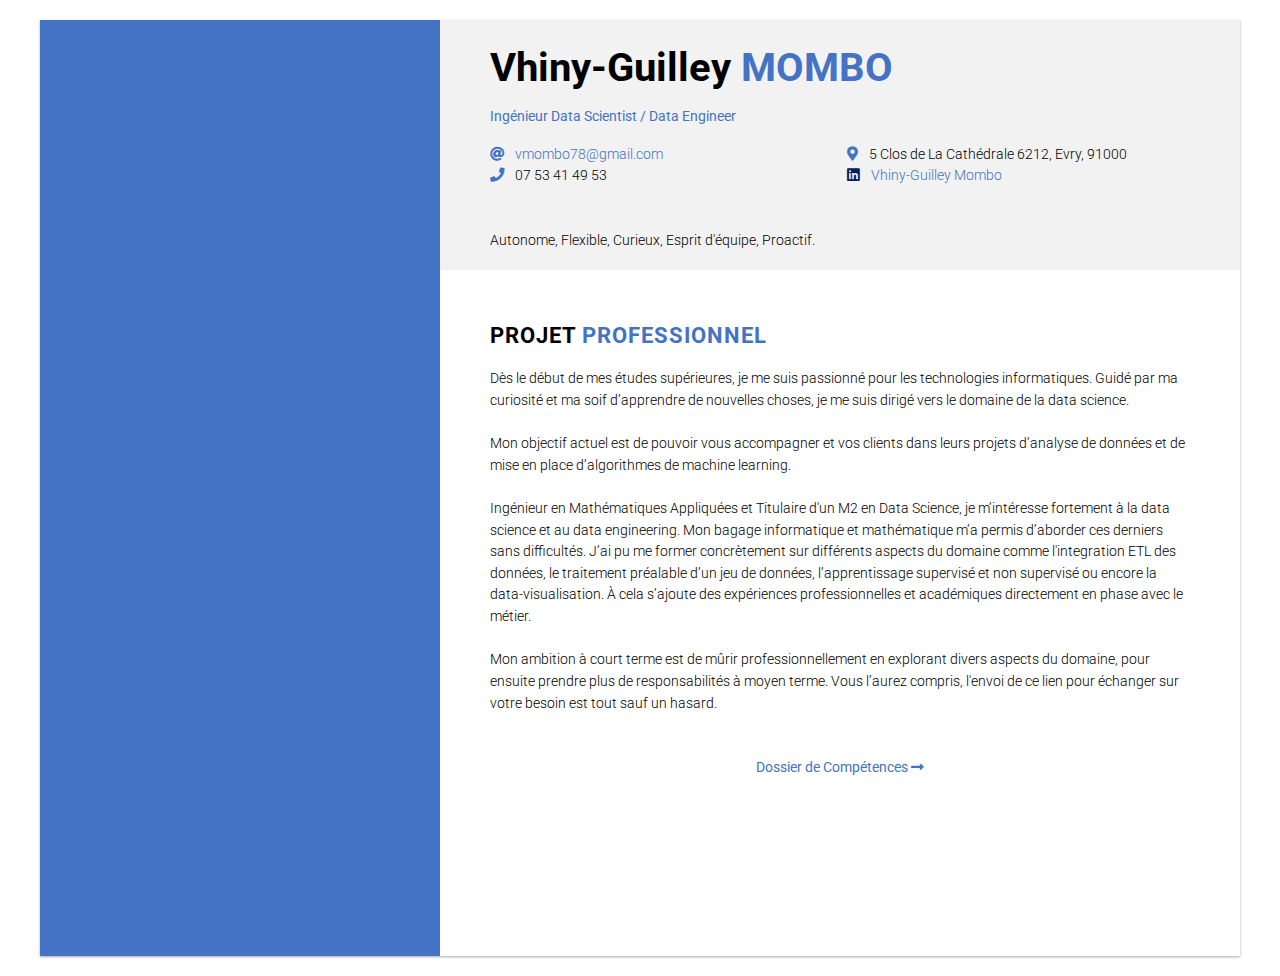
==== commit 38c3779b: "Initial Commit" ====
--- a/index.html
+++ b/index.html
@@ -2,7 +2,7 @@
   <title>Dossier de Compétence</title>
   <meta charset="utf-8">
   <meta name="viewport"
-          content="width=device-width, initial-scale=1, user-scalable=no">
+          content="width=device-width, initial-scale=1, user-scalable=yes">
   <link rel="preconnect" href="https://fonts.googleapis.com">
   <link rel="preconnect" href="https://fonts.gstatic.com" crossorigin>
   <link href="https://fonts.googleapis.com/css2?family=Roboto:ital,wght@0,300;0,400;0,700;1,400&display=swap" rel="stylesheet">
--- a/style.css
+++ b/style.css
@@ -57,7 +57,8 @@
   grid-template-columns: 1fr 1fr 1fr;
   grid-template-areas: "left-column right-column right-column";
   width: 1200px;
-  margin: 100px auto;
+  margin: 20px auto;
+  max-width: calc(100% - 20px);
   box-shadow: 0 1px 3px rgba(0,0,0,0.12), 0 1px 2px rgba(0,0,0,0.24);
 }
 
@@ -75,7 +76,7 @@
 
 .portait{
   border-radius: 50%;
-  max-width: 150px;
+  max-width: calc(100% - 20px);
   margin: auto;
   display: block;
   margin-bottom: 50px;
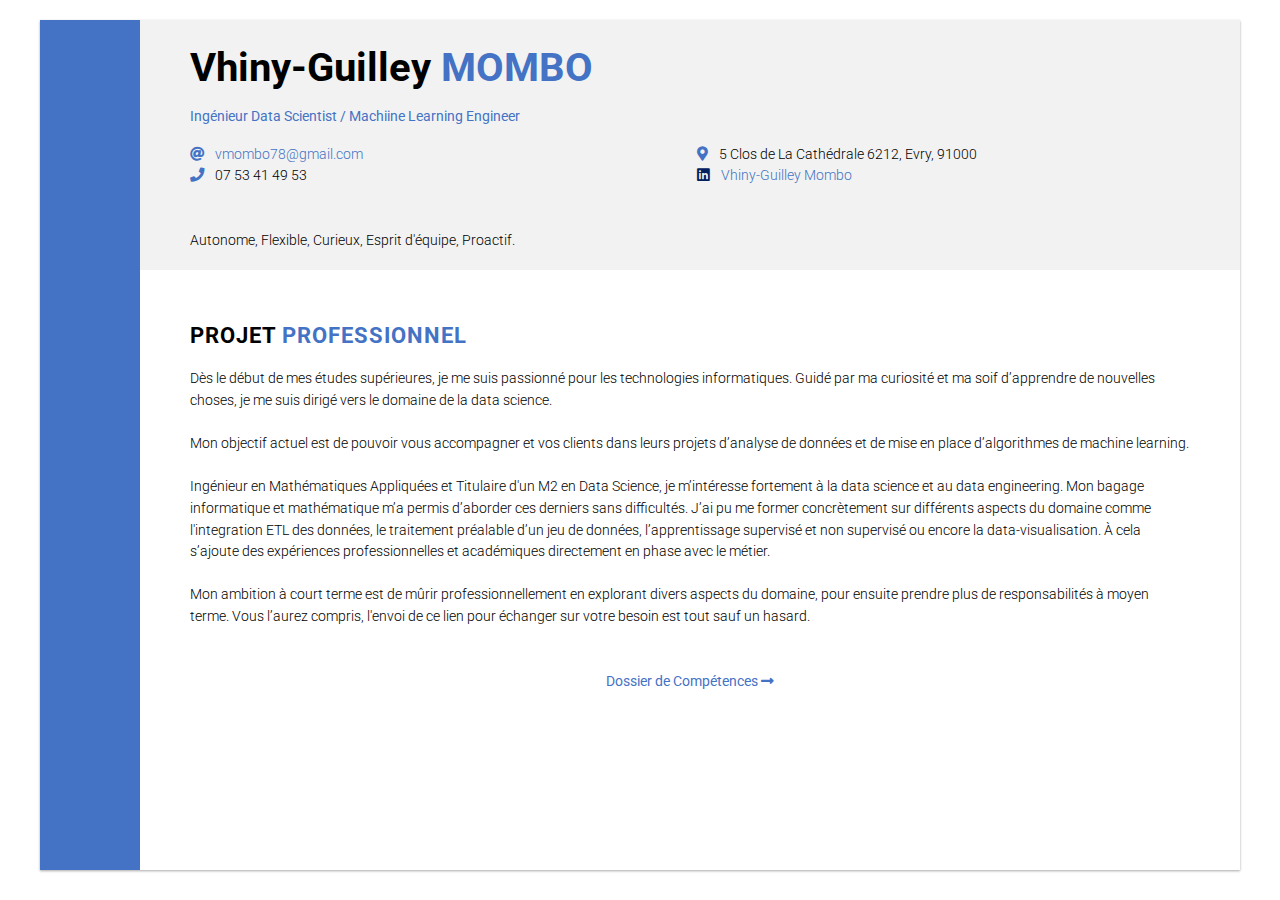
==== commit 2c146c56: "ajout experience" ====
--- a/index.html
+++ b/index.html
@@ -1,5 +1,5 @@
 <head>
-  <title>Dossier de Compétence</title>
+  <title>Vhiny MOMBO</title>
   <meta charset="utf-8">
   <meta name="viewport"
           content="width=device-width, initial-scale=1, user-scalable=yes">
@@ -19,7 +19,7 @@
       <div class="right-column">
         <div class="header">
           <h1>Vhiny-Guilley <span class="text-blue text-uppercase">MOMBO</span></h1>
-          <p><strong><span class="text-blue"> Ingénieur Data Scientist / Data Engineer</span></strong></p>
+          <p><strong><span class="text-blue"> Ingénieur Data Scientist / Machiine Learning Engineer</span></strong></p>
           <ul class="infos">
             <li><i class="icon fas fa-at text-blue"></i> <a href="mailto:vmombo78@gmail.com">vmombo78@gmail.com</a></li>
             <li><i class="icon fas fa-phone text-blue"></i> 07 53 41 49 53</li>
--- a/style.css
+++ b/style.css
@@ -54,7 +54,7 @@
 
 .cv-container{
   display: grid;
-  grid-template-columns: 1fr 1fr 1fr;
+  grid-template-columns: 0fr 1fr 1fr;
   grid-template-areas: "left-column right-column right-column";
   width: 1200px;
   margin: 20px auto;
@@ -136,10 +136,18 @@
   padding: 0;
 }
 
+.infos-2{
+  columns: 3;
+  list-style-type: none;
+  padding: 0;
+}
+
+
 /* CONTENT */
 .content{
   grid-area: content;
   padding: 50px;
+  
 }
 
 .experience-list{
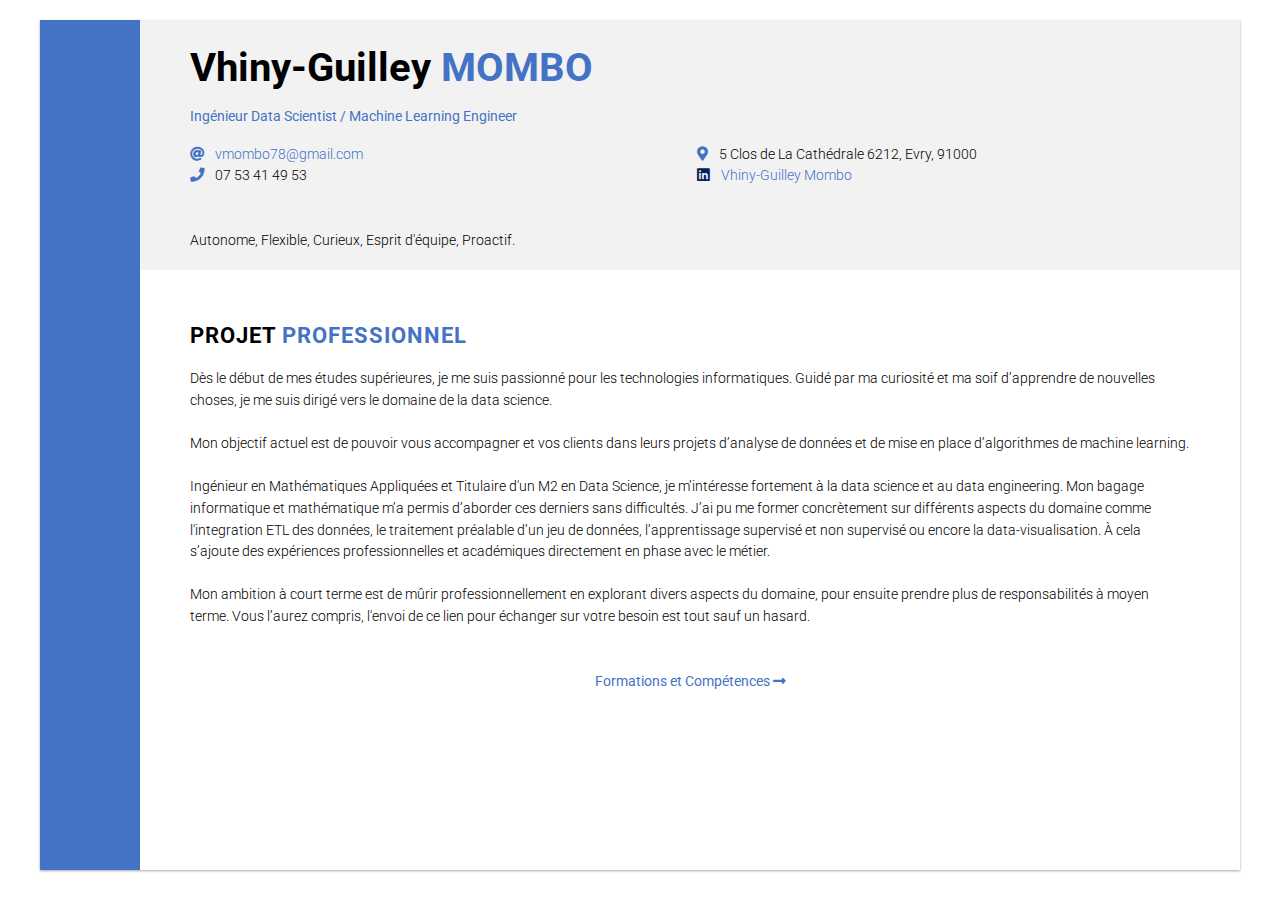
==== commit 6fb93f5a: "formations" ====
--- a/index.html
+++ b/index.html
@@ -19,7 +19,7 @@
       <div class="right-column">
         <div class="header">
           <h1>Vhiny-Guilley <span class="text-blue text-uppercase">MOMBO</span></h1>
-          <p><strong><span class="text-blue"> Ingénieur Data Scientist / Machiine Learning Engineer</span></strong></p>
+          <p><strong><span class="text-blue"> Ingénieur Data Scientist / Machine Learning Engineer</span></strong></p>
           <ul class="infos">
             <li><i class="icon fas fa-at text-blue"></i> <a href="mailto:vmombo78@gmail.com">vmombo78@gmail.com</a></li>
             <li><i class="icon fas fa-phone text-blue"></i> 07 53 41 49 53</li>
@@ -74,7 +74,7 @@
             <br>
             <br>
 
-             <div class="right-column-2"><strong><a href="html/comp.html">Dossier de Compétences <i class="fas fa-long-arrow-alt-right"></i> </a></strong></div> 
+             <div class="right-column-2"><strong><a href="html/comp.html"> Formations et Compétences <i class="fas fa-long-arrow-alt-right"></i> </a></strong></div> 
 
         </div>
       </div>
